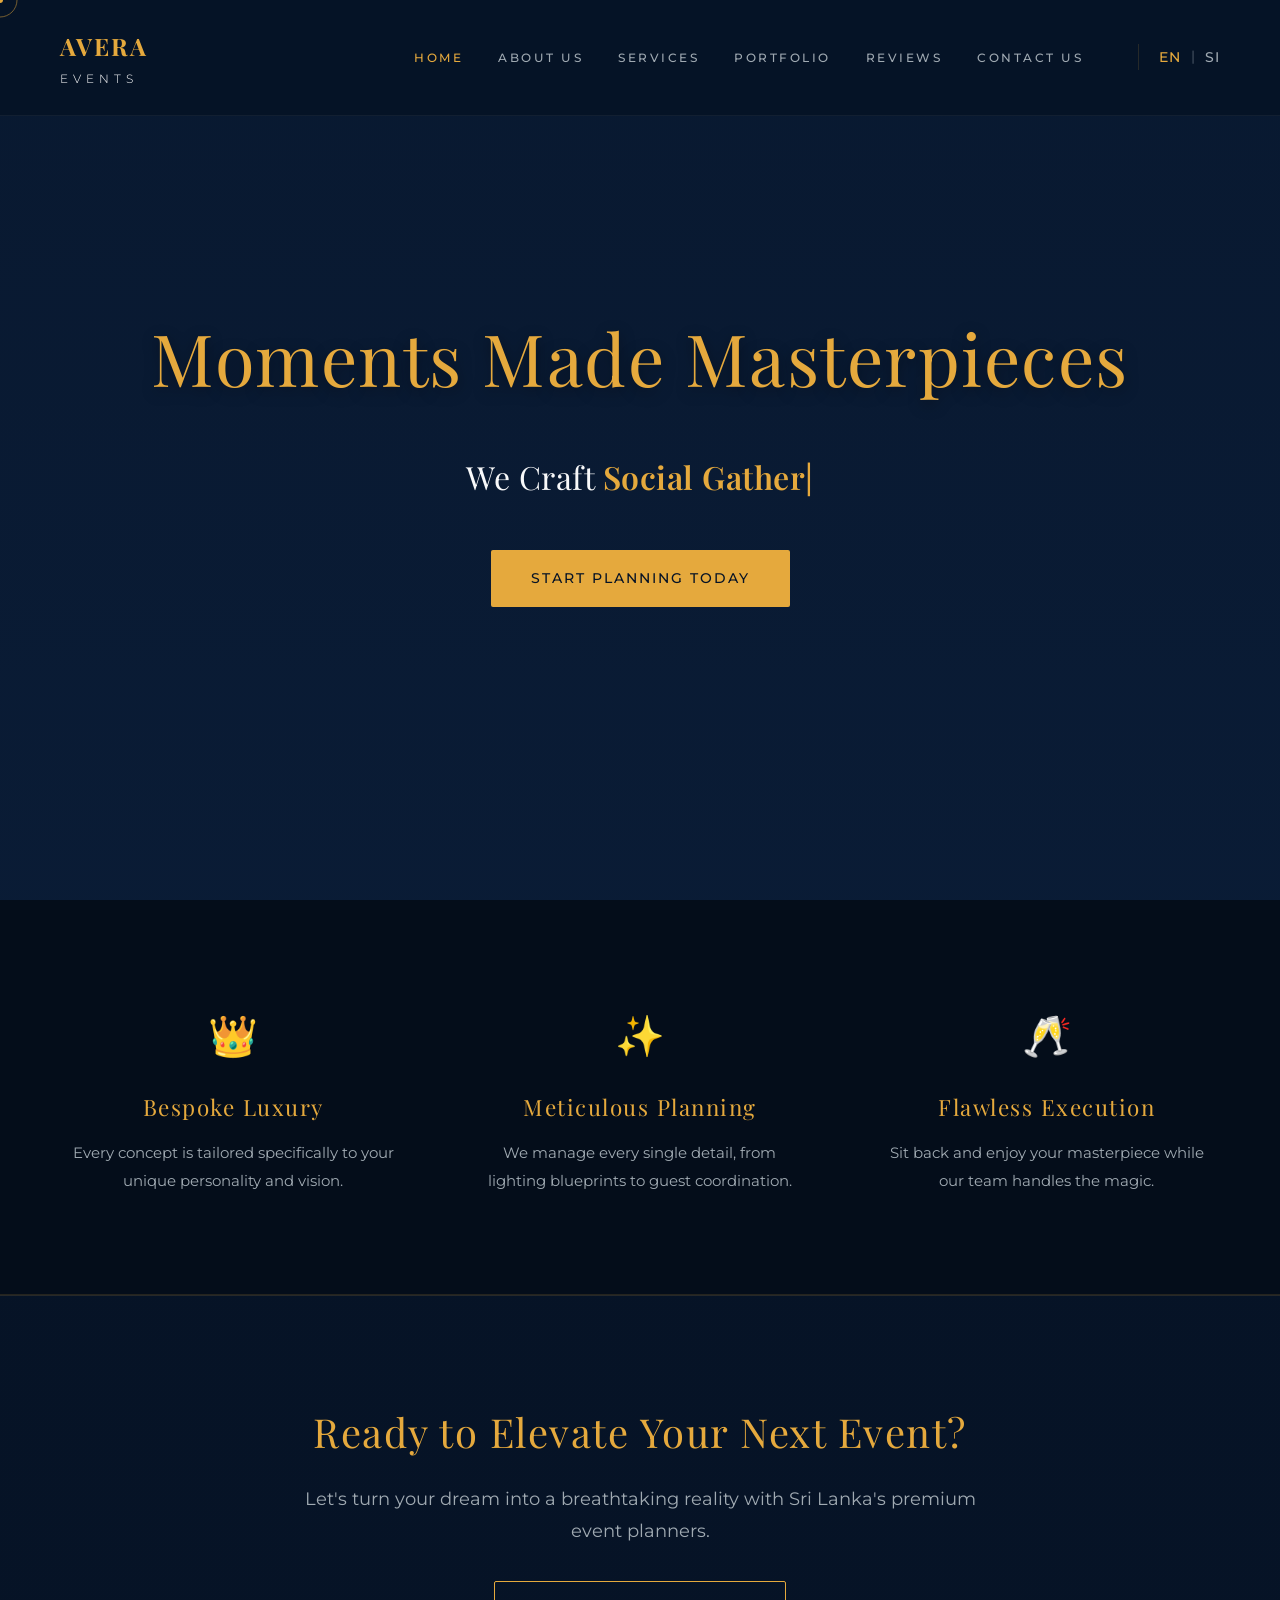
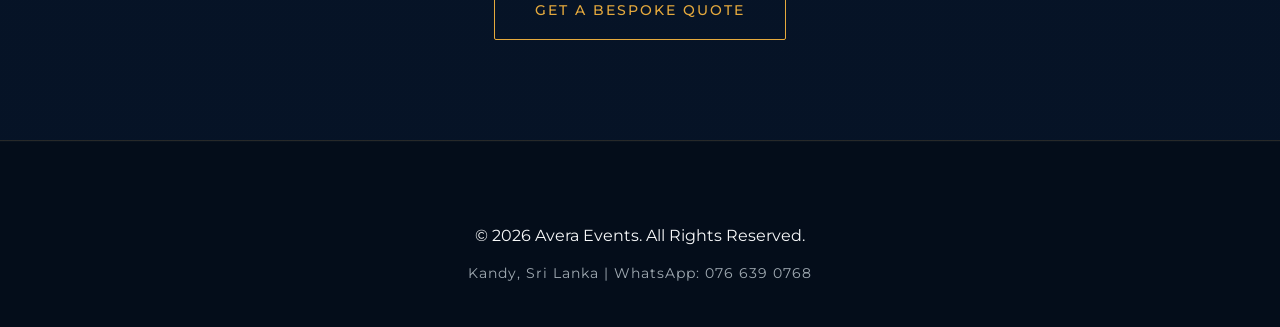
==== index.html @ 82b183fe "Update index.html" ====
<!DOCTYPE html>
<html lang="en">
<head>
    <meta charset="UTF-8">
    <meta name="viewport" content="width=device-width, initial-scale=1.0">
    <title>Luxury Event Planning | Avera Events</title>
    <link rel="icon" type="image/png" href="images/favicon.png">
    <link rel="stylesheet" href="style.css">
    <link rel="stylesheet" href="https://cdnjs.cloudflare.com/ajax/libs/font-awesome/6.4.0/css/all.min.css">
    <link href="https://unpkg.com/aos@2.3.1/dist/aos.css" rel="stylesheet">
    <style>
        .video-hero { height: 100vh; position: relative; overflow: hidden; display: flex; flex-direction: column; justify-content: center; align-items: center; }
        .bg-video { position: absolute; top: 50%; left: 50%; min-width: 100%; min-height: 100%; width: auto; height: auto; transform: translate(-50%, -50%); z-index: 0; object-fit: cover; }
        .hero-overlay { position: absolute; top: 0; left: 0; width: 100%; height: 100%; background: linear-gradient(rgba(10, 28, 54, 0.65), rgba(10, 28, 54, 0.95)); z-index: 1; }
        .hero-content { position: relative; z-index: 2; text-align: center; width: 100%; padding: 0 20px; }
        .hero-content h1 { font-size: 4.5rem; color: var(--accent-gold); text-shadow: 0 4px 15px rgba(0,0,0,0.4); }
        .typing-container { font-size: 2rem; margin: 25px 0 45px 0; font-family: 'Playfair Display', serif; min-height: 45px; letter-spacing: 0.5px; }
        .static-text { color: var(--text-white); } .dynamic-text { color: var(--accent-gold); font-weight: 600; }
        .cursor { color: var(--accent-gold); font-weight: 600; animation: blink 0.8s infinite; }
        @keyframes blink { 0%, 100% { opacity: 1; } 50% { opacity: 0; } }
        .badges-section { background-color: var(--dark-blue-bg); padding: 80px 50px; border-bottom: 1px solid var(--gold-border); }
        .badges-container { display: grid; grid-template-columns: repeat(auto-fit, minmax(280px, 1fr)); gap: 40px; max-width: 1200px; margin: 0 auto; }
        .badge-card { text-align: center; padding: 20px; } .badge-icon { font-size: 2.5rem; margin-bottom: 15px; }
        .badge-card h3 { color: var(--accent-gold); font-size: 1.4rem; margin-bottom: 12px; } .badge-card p { color: var(--text-grey); font-size: 0.95rem; }
        .cta-banner { background: linear-gradient(rgba(6, 19, 38, 0.85), rgba(6, 19, 38, 0.85)), url('images/slide1.jpg') center/cover fixed; padding: 100px 20px; text-align: center; border-top: 1px solid var(--gold-border); border-bottom: 1px solid var(--gold-border); }
        .cta-content h2 { font-size: 2.5rem; color: var(--accent-gold); margin-bottom: 15px; } .cta-content p { color: var(--text-grey); font-size: 1.1rem; margin-bottom: 35px; max-width: 700px; margin-left: auto; margin-right: auto; }
        @media (max-width: 768px) { .hero-content h1 { font-size: 2.3rem; } .typing-container { font-size: 1.1rem; } }
    </style>
</head>
<body>
    <!-- Luxury Preloader -->
    <div id="preloader">
        <img src="images/Avera ල්.png" alt="Avera Loading" class="loader-logo">
    </div>

    <!-- Custom Cursor -->
    <div class="cursor-dot"></div><div class="cursor-outline"></div>

    <header>
        <div class="logo">
            <a href="index.html" class="hover-link" style="color:var(--accent-gold); font-family:'Playfair Display', serif; font-size:24px; font-weight:bold; letter-spacing:2px; text-decoration:none;">
                AVERA<span style="font-size:12px; display:block; letter-spacing:5px; color:#fff; font-family:'Montserrat', sans-serif; font-weight:300;">EVENTS</span>
            </a>
        </div>
        <div class="menu-toggle" id="mobile-menu"><i class="fas fa-bars"></i></div>
        <nav id="nav-menu">
            <ul class="nav-list">
                <li><a href="index.html" class="active hover-link" data-en="Home" data-si="මුල් පිටුව">Home</a></li>
                <li><a href="about.html" class="hover-link" data-en="About Us" data-si="අපි ගැන">About Us</a></li>
                <li><a href="services.html" class="hover-link" data-en="Services" data-si="සේවාවන්">Services</a></li>
                <li><a href="portfolio.html" class="hover-link" data-en="Portfolio" data-si="නිර්මාණ">Portfolio</a></li>
                <li><a href="reviews.html" class="hover-link" data-en="Reviews" data-si="ප්‍රතිචාර">Reviews</a></li>
                <li><a href="contact.html" class="hover-link" data-en="Contact Us" data-si="විමසීම්">Contact Us</a></li>
                <!-- Language Toggle -->
                <div class="lang-toggle">
                    <button class="lang-btn active hover-link" onclick="switchLang('en', this)">EN</button>
                    <span class="lang-sep">|</span>
                    <button class="lang-btn hover-link" onclick="switchLang('si', this)">SI</button>
                </div>
            </ul>
        </nav>
    </header>

    <section class="video-hero">
        <video autoplay loop muted playsinline poster="images/video-poster.jpg" class="bg-video">
            <source src="https://res.cloudinary.com/ord0oppa/video/upload/Timeline_1_v78ufv.mp4" type="video/mp4">
        </video>
        <div class="hero-overlay"></div>
        <div class="hero-content">
            <h1 data-en="Moments Made Masterpieces" data-si="සදාකාලික මතකයන් නිර්මාණය කරමු">Moments Made Masterpieces</h1>
            <div class="typing-container">
                <span class="static-text" data-en="We Craft " data-si="අපි සැලසුම් කරන්නේ ">We Craft </span>
                <span id="typed-text" class="dynamic-text"></span><span class="cursor">|</span>
            </div>
            <a href="contact.html" class="btn-gold hover-link" data-en="Start Planning Today" data-si="ඔබගේ සැලසුම අරඹන්න">Start Planning Today</a>
        </div>
    </section>

    <section class="badges-section">
        <div class="badges-container">
            <div class="badge-card" data-aos="fade-up" data-aos-delay="100"><div class="badge-icon">👑</div><h3 data-en="Bespoke Luxury" data-si="සුවිශේෂී සුඛෝපභෝගීත්වය">Bespoke Luxury</h3><p data-en="Every concept is tailored specifically to your unique personality and vision." data-si="ඔබේ සුවිශේෂී පෞරුෂයට සහ දැක්මට ගැළපෙන පරිදි සෑම සැලසුමක්ම නිර්මාණය කෙරේ.">Every concept is tailored specifically to your unique personality and vision.</p></div>
            <div class="badge-card" data-aos="fade-up" data-aos-delay="300"><div class="badge-icon">✨</div><h3 data-en="Meticulous Planning" data-si="ක්‍රමානුකූල සැලසුම්">Meticulous Planning</h3><p data-en="We manage every single detail, from lighting blueprints to guest coordination." data-si="ආලෝකකරණයේ සිට අමුත්තන් සම්බන්ධීකරණය දක්වා සෑම දෙයක්ම අපි කළමනාකරණය කරමු.">We manage every single detail, from lighting blueprints to guest coordination.</p></div>
            <div class="badge-card" data-aos="fade-up" data-aos-delay="500"><div class="badge-icon">🥂</div><h3 data-en="Flawless Execution" data-si="දෝෂ රහිත ක්‍රියාත්මක කිරීම">Flawless Execution</h3><p data-en="Sit back and enjoy your masterpiece while our team handles the magic." data-si="අපේ කණ්ඩායම මෙහෙයුම් සිදුකරන අතරතුර ඔබ විවේකීව සාදය භුක්ති විඳින්න.">Sit back and enjoy your masterpiece while our team handles the magic.</p></div>
        </div>
    </section>

    <section class="cta-banner">
        <div class="cta-content" data-aos="zoom-in">
            <h2 data-en="Ready to Elevate Your Next Event?" data-si="ඔබගේ මීළඟ සාදය සඳහා ඔබ සූදානම්ද?">Ready to Elevate Your Next Event?</h2>
            <p data-en="Let's turn your dream into a breathtaking reality with Sri Lanka's premium event planners." data-si="ශ්‍රී ලංකාවේ ප්‍රමුඛතම සිදුවීම් සැලසුම්කරුවන් සමඟින් ඔබේ සිහිනය යථාර්ථයක් කරමු.">Let's turn your dream into a breathtaking reality with Sri Lanka's premium event planners.</p>
            <a href="contact.html" class="btn-gold-outline hover-link" data-en="Get a Bespoke Quote" data-si="මිල ගණන් ලබාගන්න">Get a Bespoke Quote</a>
        </div>
    </section>

    <footer>
        <p>&copy; 2026 Avera Events. All Rights Reserved.</p>
        <p style="font-size: 0.9rem; color: var(--text-grey); margin-top: 10px; letter-spacing: 1px;">Kandy, Sri Lanka | WhatsApp: 076 639 0768</p>
    </footer>

    <script src="https://unpkg.com/aos@2.3.1/dist/aos.js"></script>
    <script>
        AOS.init({ duration: 1000, once: true });
        
        // Remove Preloader
        window.addEventListener('load', function() { setTimeout(function() { document.body.classList.add('loaded'); }, 1500); });

        // Cursor & Menu Logic
        const cursorDot = document.querySelector('.cursor-dot'); const cursorOutline = document.querySelector('.cursor-outline');
        if (window.innerWidth > 992 && cursorDot && cursorOutline) { window.addEventListener('mousemove', (e) => { cursorDot.style.left = `${e.clientX}px`; cursorDot.style.top = `${e.clientY}px`; setTimeout(() => { cursorOutline.style.left = `${e.clientX}px`; cursorOutline.style.top = `${e.clientY}px`; }, 50); }); document.querySelectorAll('a, button, .hover-link').forEach(el => { el.addEventListener('mouseenter', () => { cursorOutline.style.width = '60px'; cursorOutline.style.height = '60px'; cursorOutline.style.backgroundColor = 'rgba(229, 169, 61, 0.1)'; }); el.addEventListener('mouseleave', () => { cursorOutline.style.width = '35px'; cursorOutline.style.height = '35px'; cursorOutline.style.backgroundColor = 'transparent'; }); }); }

        const mobileMenu = document.getElementById('mobile-menu'); const navMenu = document.getElementById('nav-menu'); const menuIcon = mobileMenu.querySelector('i');
        if(mobileMenu && navMenu) { mobileMenu.addEventListener('click', () => { navMenu.classList.toggle('active'); document.body.classList.toggle('no-scroll'); if(navMenu.classList.contains('active')) { menuIcon.classList.remove('fa-bars'); menuIcon.classList.add('fa-times'); } else { menuIcon.classList.remove('fa-times'); menuIcon.classList.add('fa-bars'); } }); }

        // Language Translator Script
        function switchLang(lang, btn) {
            document.querySelectorAll('.lang-btn').forEach(b => b.classList.remove('active'));
            btn.classList.add('active');
            
            document.querySelectorAll('[data-en]').forEach(el => {
                if(lang === 'si' && el.getAttribute('data-si')) {
                    el.innerHTML = el.getAttribute('data-si');
                    document.body.style.fontFamily = "'Montserrat', 'Iskoola Pota', sans-serif";
                } else {
                    el.innerHTML = el.getAttribute('data-en');
                    document.body.style.fontFamily = "'Montserrat', sans-serif";
                }
            });
        }

        // Typewriter 
        const words = ["Social Gatherings.", "Corporate Events.", "Virtual Integrations."];
        let wordIndex = 0, charIndex = 0, isDeleting = false;
        const typedTextSpan = document.getElementById("typed-text");
        function typeEffect() {
            const currentWord = words[wordIndex];
            if (isDeleting) { typedTextSpan.textContent = currentWord.substring(0, charIndex - 1); charIndex--; } 
            else { typedTextSpan.textContent = currentWord.substring(0, charIndex + 1); charIndex++; }
            let typeSpeed = isDeleting ? 50 : 100;
            if (!isDeleting && charIndex === currentWord.length) { typeSpeed = 2500; isDeleting = true; } 
            else if (isDeleting && charIndex === 0) { isDeleting = false; wordIndex = (wordIndex + 1) % words.length; typeSpeed = 400; }
            setTimeout(typeEffect, typeSpeed);
        }
        document.addEventListener("DOMContentLoaded", function() { if(words.length) setTimeout(typeEffect, 1000); });
    </script>
</body>
</html>
---- style.css ----
/* ==========================================================================
   Avera Events - Master Stylesheet (Modern Luxury Theme)
   ========================================================================== */
@import url('https://fonts.googleapis.com/css2?family=Montserrat:wght@300;400;500;600&family=Playfair+Display:ital,wght@0,400;0,600;1,400&display=swap');

:root { 
    --primary-blue: #061326; 
    --dark-blue-bg: #040D1A;
    --accent-gold: #E5A93D; 
    --text-white: #F8F9FA; 
    --text-grey: #A0AAB2; 
    --card-bg: rgba(255, 255, 255, 0.02);
    --gold-border: rgba(229, 169, 61, 0.15); 
}

* { margin: 0; padding: 0; box-sizing: border-box; }
html { scroll-behavior: smooth; }

body { 
    font-family: 'Montserrat', sans-serif; 
    background-color: var(--primary-blue); 
    color: var(--text-white); 
    line-height: 1.8; 
    overflow-x: hidden;
}

h1, h2, h3, h4 { font-family: 'Playfair Display', serif; font-weight: 400; letter-spacing: 1.5px; }

/* ================== Preloader ================== */
#preloader {
    position: fixed; top: 0; left: 0; width: 100%; height: 100%;
    background: var(--dark-blue-bg); z-index: 9999;
    display: flex; justify-content: center; align-items: center;
    transition: opacity 0.8s ease, visibility 0.8s ease;
}
.loader-logo {
    width: 180px;
    animation: pulseLogo 2s infinite ease-in-out;
}
@keyframes pulseLogo {
    0% { transform: scale(0.95); opacity: 0.7; filter: drop-shadow(0 0 10px rgba(229, 169, 61, 0.2)); }
    50% { transform: scale(1.05); opacity: 1; filter: drop-shadow(0 0 30px rgba(229, 169, 61, 0.6)); }
    100% { transform: scale(0.95); opacity: 0.7; filter: drop-shadow(0 0 10px rgba(229, 169, 61, 0.2)); }
}
body.loaded #preloader { opacity: 0; visibility: hidden; }

/* ================== Custom Luxury Cursor ================== */
@media (min-width: 993px) {
    body, a, button, input, textarea, select { cursor: none; }
    .cursor-dot, .cursor-outline { position: fixed; top: 0; left: 0; transform: translate(-50%, -50%); border-radius: 50%; z-index: 9998; pointer-events: none; }
    .cursor-dot { width: 6px; height: 6px; background-color: var(--accent-gold); }
    .cursor-outline { width: 35px; height: 35px; border: 1px solid rgba(229, 169, 61, 0.5); transition: width 0.2s ease-out, height 0.2s ease-out, background-color 0.2s ease-out; }
}

/* ================== Navbar & Mobile Menu ================== */
header { 
    background-color: rgba(6, 19, 38, 0.90); padding: 25px 60px; 
    display: flex; justify-content: space-between; align-items: center; 
    position: fixed; width: 100%; top: 0; z-index: 2000; 
    border-bottom: 1px solid rgba(255,255,255,0.05); backdrop-filter: blur(15px);
}
nav ul { list-style: none; display: flex; gap: 35px; align-items: center; }
nav ul li a { color: var(--text-grey); text-decoration: none; font-size: 12px; text-transform: uppercase; letter-spacing: 2.5px; transition: color 0.4s ease; font-weight: 500; }
nav ul li a:hover, nav ul li a.active { color: var(--accent-gold); }

/* ================== Language Toggle ================== */
.lang-toggle { display: flex; gap: 10px; align-items: center; margin-left: 20px; border-left: 1px solid var(--gold-border); padding-left: 20px; }
.lang-btn { background: none; border: none; color: var(--text-grey); font-family: 'Montserrat', sans-serif; font-size: 0.85rem; font-weight: 500; cursor: pointer; transition: color 0.3s; letter-spacing: 1px; }
.lang-btn.active, .lang-btn:hover { color: var(--accent-gold); }
.lang-sep { color: var(--text-grey); font-size: 0.9rem; opacity: 0.5; }

.menu-toggle { display: none; color: var(--accent-gold); font-size: 1.8rem; cursor: pointer; z-index: 2001; }

@media (max-width: 992px) { 
    header { padding: 20px 30px; } .menu-toggle { display: block; }
    nav { position: fixed; top: 0; right: -100%; width: 100%; height: 100vh; background: rgba(4, 13, 26, 0.98); backdrop-filter: blur(20px); display: flex; flex-direction: column; justify-content: center; align-items: center; transition: right 0.6s cubic-bezier(0.25, 1, 0.5, 1); z-index: 2000; }
    nav.active { right: 0; } nav ul { flex-direction: column; text-align: center; gap: 40px; } nav ul li a { font-size: 1.2rem; }
    .lang-toggle { margin-left: 0; border-left: none; padding-left: 0; margin-top: 20px; }
    body.no-scroll { overflow: hidden; }
}

/* ================== Global Buttons & Layout ================== */
.btn-gold { background: var(--accent-gold); color: var(--primary-blue); padding: 16px 40px; text-decoration: none; font-weight: 500; border-radius: 2px; text-transform: uppercase; letter-spacing: 2px; transition: all 0.5s ease; display: inline-block; border: none; font-size: 0.85rem; }
.btn-gold:hover { transform: translateY(-5px); box-shadow: 0 15px 30px rgba(229, 169, 61, 0.2); background: #fff; color: var(--accent-gold); }
.btn-gold-outline { background: transparent; color: var(--accent-gold); border: 1px solid var(--accent-gold); padding: 16px 40px; text-decoration: none; font-weight: 500; border-radius: 2px; text-transform: uppercase; letter-spacing: 2px; transition: all 0.5s ease; display: inline-block; font-size: 0.85rem; }
.btn-gold-outline:hover { background: var(--accent-gold); color: var(--primary-blue); }

.section-padding { padding: 140px 50px; text-align: center; }
.section-title { font-size: 3rem; color: var(--accent-gold); margin-bottom: 25px; font-style: italic; }
.section-title::after { content: ''; display: block; width: 40px; height: 1px; background: var(--accent-gold); margin: 25px auto 0; }

/* ================== Interactive Timeline ================== */
.timeline { position: relative; max-width: 1000px; margin: 60px auto 0; padding: 40px 0; }
.timeline::after { content: ''; position: absolute; width: 2px; background: var(--gold-border); top: 0; bottom: 0; left: 50%; margin-left: -1px; }
.timeline-item { padding: 10px 50px; position: relative; width: 50%; }
.timeline-item::after { content: ''; position: absolute; width: 20px; height: 20px; right: -11px; background-color: var(--primary-blue); border: 4px solid var(--accent-gold); top: 50%; transform: translateY(-50%); border-radius: 50%; z-index: 1; transition: all 0.4s ease; }
.timeline-item:hover::after { background-color: var(--accent-gold); box-shadow: 0 0 20px var(--accent-gold); transform: translateY(-50%) scale(1.2); }
.timeline-left { left: 0; text-align: right; }
.timeline-right { left: 50%; text-align: left; }
.timeline-right::after { left: -11px; }
.timeline-content { padding: 40px; background: var(--card-bg); position: relative; border-radius: 2px; border: 1px solid var(--gold-border); transition: transform 0.4s ease, border-color 0.4s ease; }
.timeline-content:hover { transform: translateY(-5px); border-color: var(--accent-gold); background: rgba(255,255,255,0.04); }
.timeline-content h3 { color: var(--accent-gold); font-size: 1.5rem; margin-bottom: 10px; font-style: italic; }
.timeline-content span.step { position: absolute; top: -20px; left: 40px; background: var(--accent-gold); color: var(--primary-blue); padding: 5px 15px; font-weight: 600; font-size: 0.8rem; letter-spacing: 2px; }
.timeline-left .timeline-content span.step { left: auto; right: 40px; }
.timeline-content p { color: var(--text-grey); font-size: 0.95rem; }

@media screen and (max-width: 768px) {
    .timeline::after { left: 31px; }
    .timeline-item { width: 100%; padding-left: 80px; padding-right: 0px; text-align: left; }
    .timeline-item::after { left: 21px; }
    .timeline-right { left: 0; }
    .timeline-left .timeline-content span.step { right: auto; left: 40px; }
}

footer { background-color: var(--dark-blue-bg); padding: 80px 20px 40px; text-align: center; border-top: 1px solid rgba(255,255,255,0.02); }
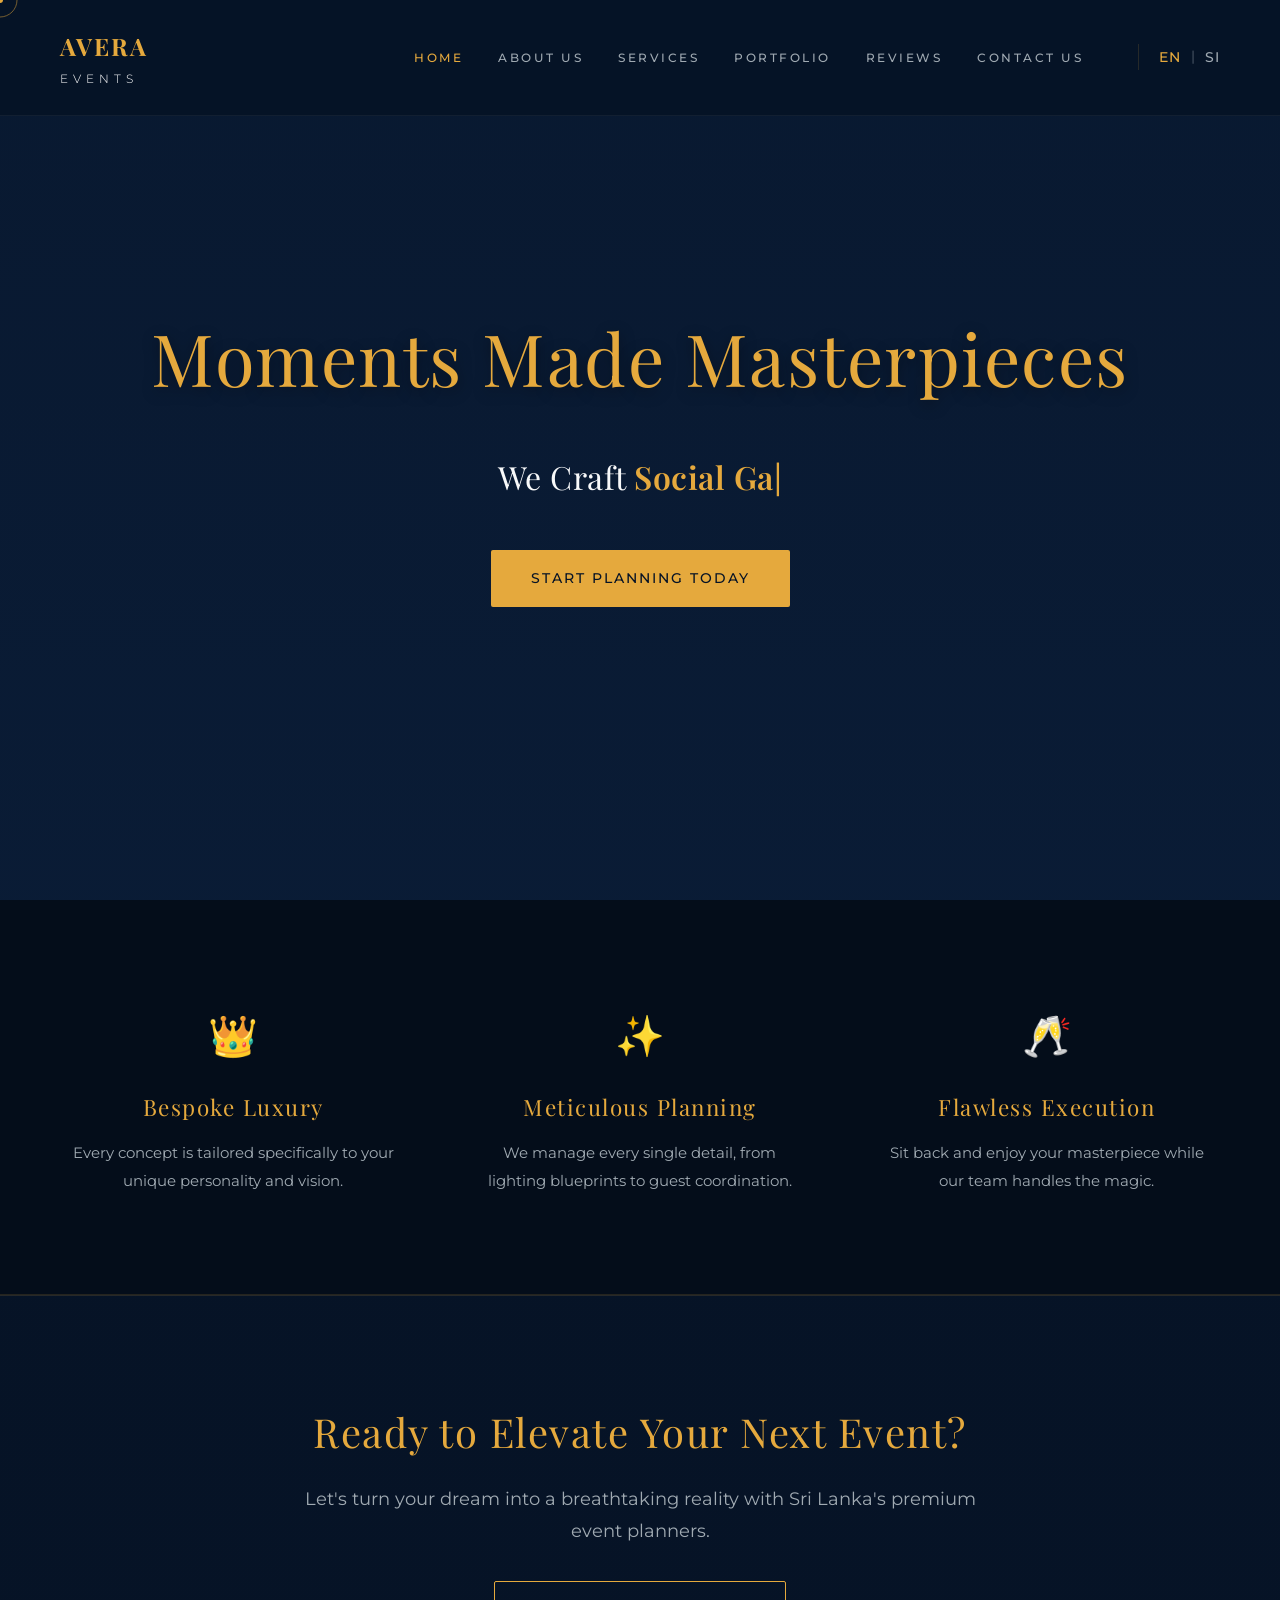
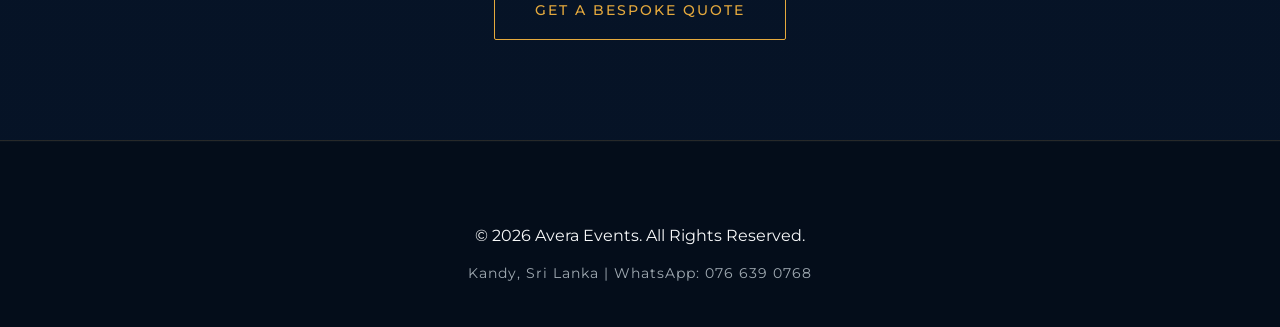
==== commit c93964fe: "Update index.html" ====
--- a/index.html
+++ b/index.html
@@ -4,7 +4,7 @@
     <meta charset="UTF-8">
     <meta name="viewport" content="width=device-width, initial-scale=1.0">
     <title>Luxury Event Planning | Avera Events</title>
-    <link rel="icon" type="image/png" href="images/favicon.png">
+    <link rel="icon" type="image/png" href="favicon.png">
     <link rel="stylesheet" href="style.css">
     <link rel="stylesheet" href="https://cdnjs.cloudflare.com/ajax/libs/font-awesome/6.4.0/css/all.min.css">
     <link href="https://unpkg.com/aos@2.3.1/dist/aos.css" rel="stylesheet">
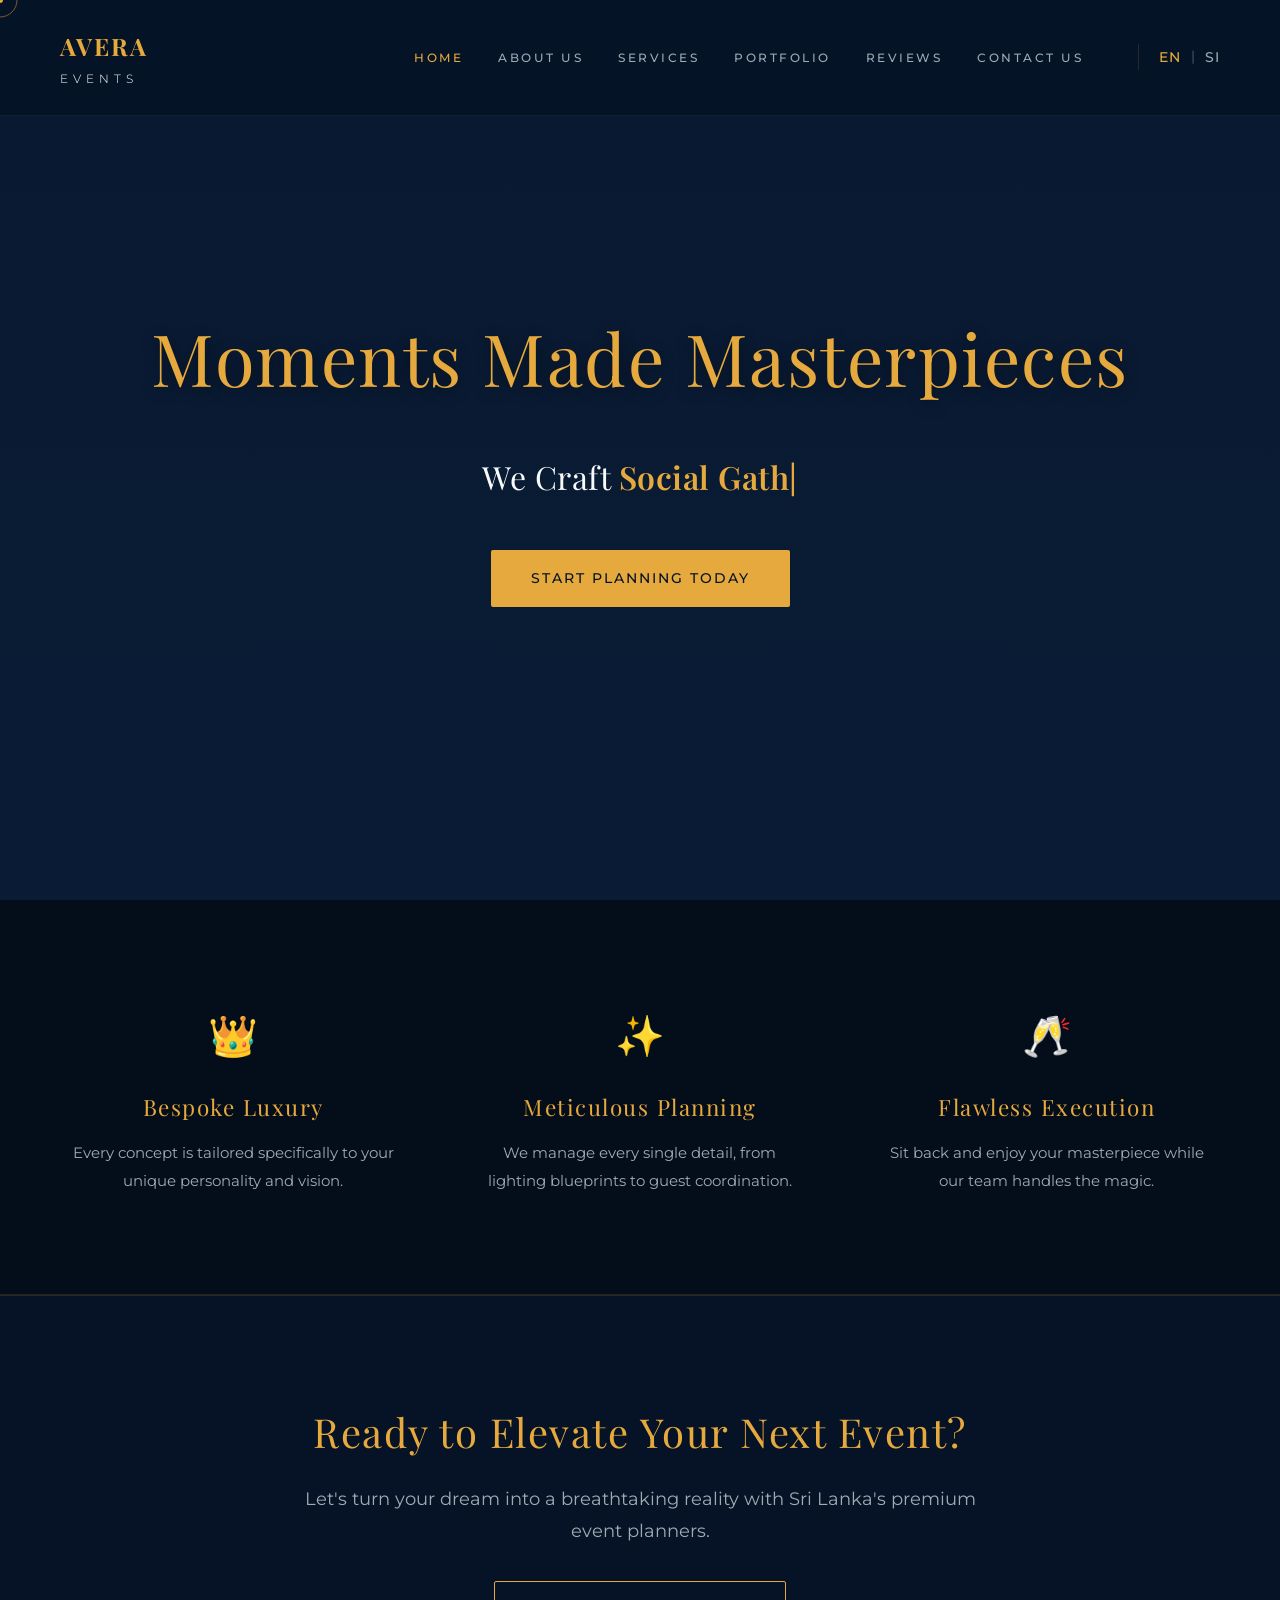
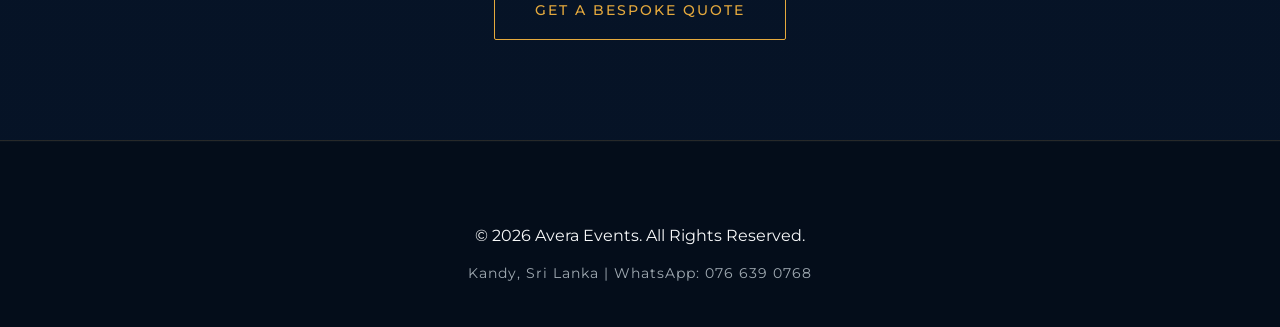
==== commit ef0b421c: "Update index.html" ====
--- a/index.html
+++ b/index.html
@@ -30,7 +30,7 @@
 <body>
     <!-- Luxury Preloader -->
     <div id="preloader">
-        <img src="images/Avera ල්.png" alt="Avera Loading" class="loader-logo">
+        <img src="Avera ල්.png" alt="Avera Loading" class="loader-logo">
     </div>
 
     <!-- Custom Cursor -->
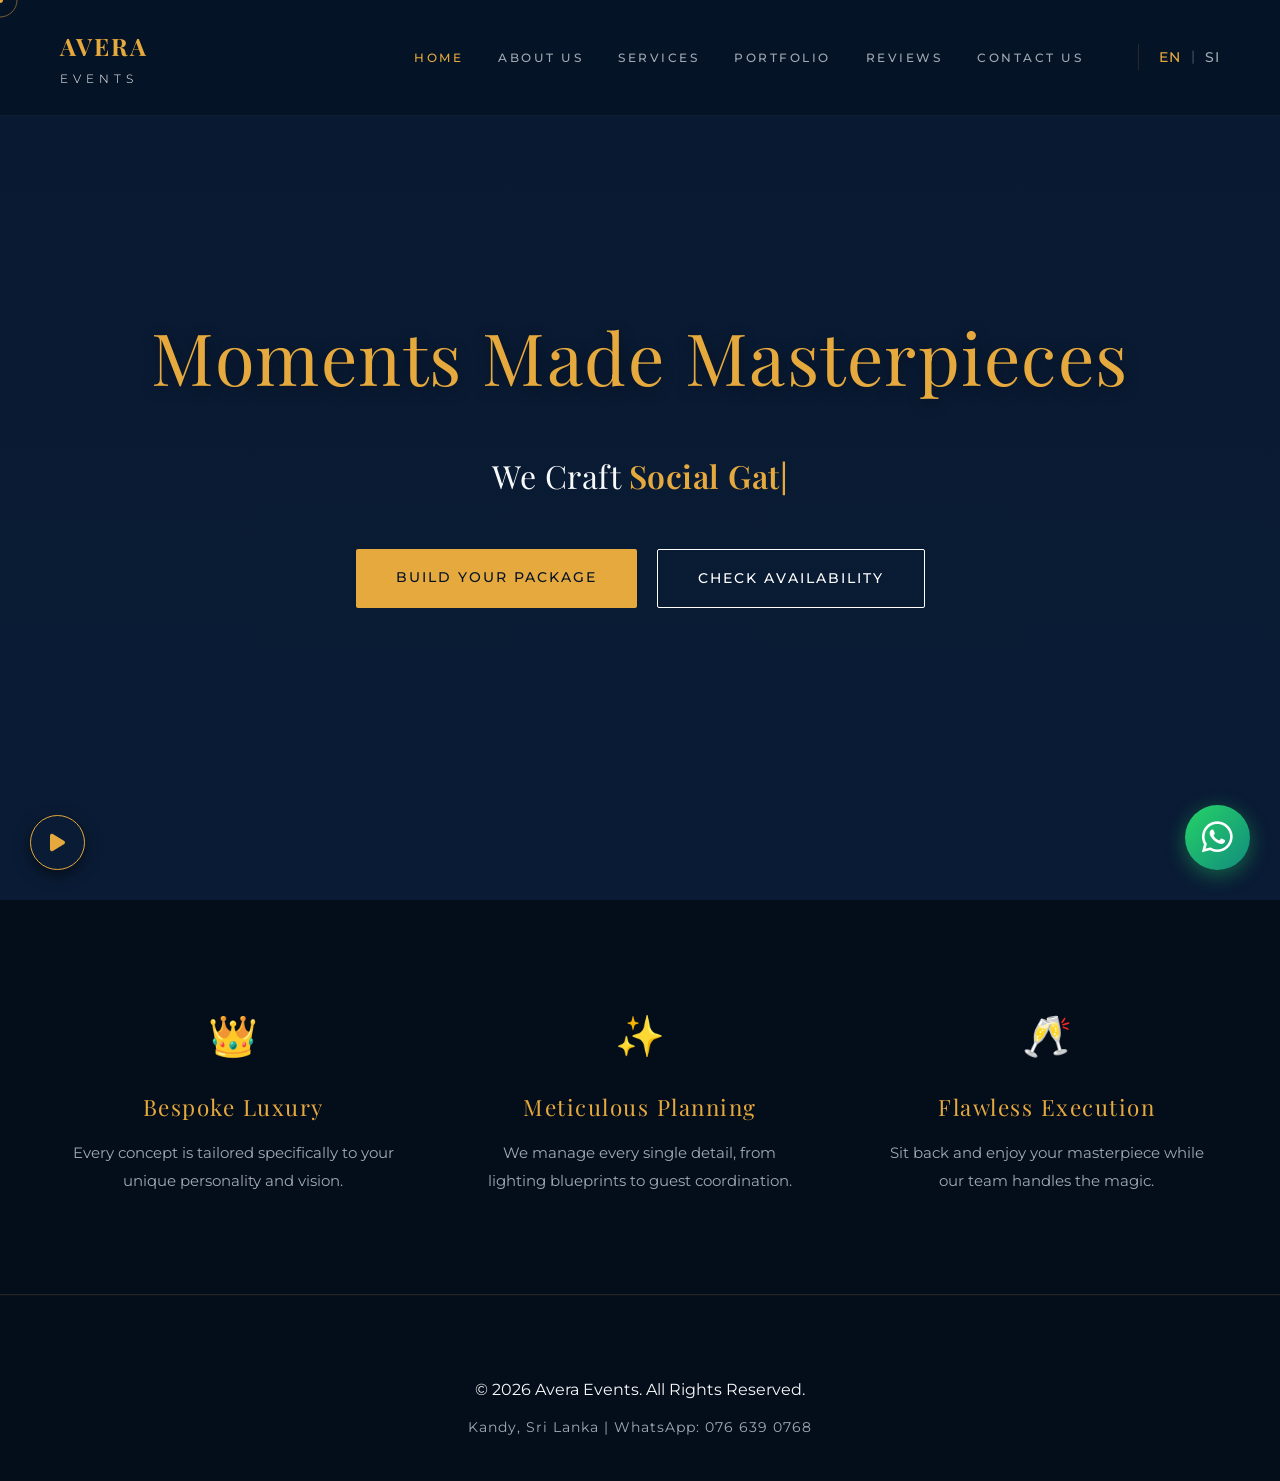
==== commit 91bb3bd9: "Update index.html" ====
--- a/index.html
+++ b/index.html
@@ -4,7 +4,7 @@
     <meta charset="UTF-8">
     <meta name="viewport" content="width=device-width, initial-scale=1.0">
     <title>Luxury Event Planning | Avera Events</title>
-    <link rel="icon" type="image/png" href="favicon.png">
+    <link rel="icon" type="image/png" href="images/favicon.png">
     <link rel="stylesheet" href="style.css">
     <link rel="stylesheet" href="https://cdnjs.cloudflare.com/ajax/libs/font-awesome/6.4.0/css/all.min.css">
     <link href="https://unpkg.com/aos@2.3.1/dist/aos.css" rel="stylesheet">
@@ -18,30 +18,51 @@
         .static-text { color: var(--text-white); } .dynamic-text { color: var(--accent-gold); font-weight: 600; }
         .cursor { color: var(--accent-gold); font-weight: 600; animation: blink 0.8s infinite; }
         @keyframes blink { 0%, 100% { opacity: 1; } 50% { opacity: 0; } }
+        
+        .action-buttons { display: flex; gap: 20px; justify-content: center; margin-top: 30px; }
+        
         .badges-section { background-color: var(--dark-blue-bg); padding: 80px 50px; border-bottom: 1px solid var(--gold-border); }
         .badges-container { display: grid; grid-template-columns: repeat(auto-fit, minmax(280px, 1fr)); gap: 40px; max-width: 1200px; margin: 0 auto; }
         .badge-card { text-align: center; padding: 20px; } .badge-icon { font-size: 2.5rem; margin-bottom: 15px; }
         .badge-card h3 { color: var(--accent-gold); font-size: 1.4rem; margin-bottom: 12px; } .badge-card p { color: var(--text-grey); font-size: 0.95rem; }
         .cta-banner { background: linear-gradient(rgba(6, 19, 38, 0.85), rgba(6, 19, 38, 0.85)), url('images/slide1.jpg') center/cover fixed; padding: 100px 20px; text-align: center; border-top: 1px solid var(--gold-border); border-bottom: 1px solid var(--gold-border); }
         .cta-content h2 { font-size: 2.5rem; color: var(--accent-gold); margin-bottom: 15px; } .cta-content p { color: var(--text-grey); font-size: 1.1rem; margin-bottom: 35px; max-width: 700px; margin-left: auto; margin-right: auto; }
-        @media (max-width: 768px) { .hero-content h1 { font-size: 2.3rem; } .typing-container { font-size: 1.1rem; } }
+        @media (max-width: 768px) { .hero-content h1 { font-size: 2.3rem; } .typing-container { font-size: 1.1rem; } .action-buttons { flex-direction: column; } }
     </style>
 </head>
 <body>
-    <!-- Luxury Preloader -->
-    <div id="preloader">
-        <img src="Avera ල්.png" alt="Avera Loading" class="loader-logo">
+    <div id="preloader"><img src="images/Avera ල්.png" alt="Avera Loading" class="loader-logo"></div>
+    <div class="cursor-dot"></div><div class="cursor-outline"></div>
+
+    <!-- Music Player -->
+    <div class="music-player">
+        <!-- Replaced with a beautiful cinematic royalty-free track -->
+        <audio id="bg-music" loop>
+            <source src="https://assets.mixkit.co/music/preview/mixkit-beautiful-dream-493.mp3" type="audio/mpeg">
+        </audio>
+        <button id="music-toggle" class="music-btn hover-link" onclick="toggleMusic()" title="Play Luxury Ambient Music">
+            <i class="fas fa-play"></i>
+        </button>
     </div>
 
-    <!-- Custom Cursor -->
-    <div class="cursor-dot"></div><div class="cursor-outline"></div>
+    <!-- Advanced WhatsApp Widget -->
+    <div class="wa-widget-container">
+        <div class="wa-widget-chat" id="wa-chat">
+            <div class="wa-header">
+                <img src="https://res.cloudinary.com/ord0oppa/image/upload/v1783399029/WhatsApp_Image_2026-07-07_at_09.44.45_jn5zst.jpg" alt="Pasindu Fonseka">
+                <div><h4>Pasindu Fonseka</h4><p>Typically replies instantly</p></div>
+                <i class="fas fa-times wa-close hover-link" onclick="toggleWa()"></i>
+            </div>
+            <div class="wa-body">
+                <div class="wa-message">Hi there! 👋<br>Looking to plan an unforgettable surprise or event? Let me know how I can help!</div>
+                <a href="https://wa.me/94766390768?text=Hi%20Avera%20Events,%20I%20want%20to%20plan%20a%20surprise!" target="_blank" class="btn-gold hover-link" style="width: 100%; text-align: center; padding: 12px;">Start Chat</a>
+            </div>
+        </div>
+        <button class="wa-float-btn hover-link" onclick="toggleWa()"><i class="fab fa-whatsapp"></i></button>
+    </div>
 
     <header>
-        <div class="logo">
-            <a href="index.html" class="hover-link" style="color:var(--accent-gold); font-family:'Playfair Display', serif; font-size:24px; font-weight:bold; letter-spacing:2px; text-decoration:none;">
-                AVERA<span style="font-size:12px; display:block; letter-spacing:5px; color:#fff; font-family:'Montserrat', sans-serif; font-weight:300;">EVENTS</span>
-            </a>
-        </div>
+        <div class="logo"><a href="index.html" class="hover-link" style="color:var(--accent-gold); font-family:'Playfair Display', serif; font-size:24px; font-weight:bold; letter-spacing:2px; text-decoration:none;">AVERA<span style="font-size:12px; display:block; letter-spacing:5px; color:#fff; font-family:'Montserrat', sans-serif; font-weight:300;">EVENTS</span></a></div>
         <div class="menu-toggle" id="mobile-menu"><i class="fas fa-bars"></i></div>
         <nav id="nav-menu">
             <ul class="nav-list">
@@ -51,12 +72,7 @@
                 <li><a href="portfolio.html" class="hover-link" data-en="Portfolio" data-si="නිර්මාණ">Portfolio</a></li>
                 <li><a href="reviews.html" class="hover-link" data-en="Reviews" data-si="ප්‍රතිචාර">Reviews</a></li>
                 <li><a href="contact.html" class="hover-link" data-en="Contact Us" data-si="විමසීම්">Contact Us</a></li>
-                <!-- Language Toggle -->
-                <div class="lang-toggle">
-                    <button class="lang-btn active hover-link" onclick="switchLang('en', this)">EN</button>
-                    <span class="lang-sep">|</span>
-                    <button class="lang-btn hover-link" onclick="switchLang('si', this)">SI</button>
-                </div>
+                <div class="lang-toggle"><button class="lang-btn active hover-link" onclick="switchLang('en', this)">EN</button><span class="lang-sep">|</span><button class="lang-btn hover-link" onclick="switchLang('si', this)">SI</button></div>
             </ul>
         </nav>
     </header>
@@ -72,23 +88,23 @@
                 <span class="static-text" data-en="We Craft " data-si="අපි සැලසුම් කරන්නේ ">We Craft </span>
                 <span id="typed-text" class="dynamic-text"></span><span class="cursor">|</span>
             </div>
-            <a href="contact.html" class="btn-gold hover-link" data-en="Start Planning Today" data-si="ඔබගේ සැලසුම අරඹන්න">Start Planning Today</a>
+            
+            <!-- NEW Specialized Buttons -->
+            <div class="action-buttons" data-aos="fade-up" data-aos-delay="300">
+                <a href="contact.html#quote-builder" class="btn-gold hover-link" data-en="Build Your Package" data-si="පැකේජය සකසන්න">Build Your Package</a>
+                <a href="contact.html#availability-calendar" class="btn-gold-outline hover-link" style="border-color: #fff; color: #fff;" data-en="Check Availability" data-si="දින පරීක්ෂා කරන්න">Check Availability</a>
+            </div>
+
         </div>
     </section>
 
+    <!-- (Rest of the index.html sections stay the same as before) -->
+    <!-- Badges Section & CTA Banner -->
     <section class="badges-section">
         <div class="badges-container">
             <div class="badge-card" data-aos="fade-up" data-aos-delay="100"><div class="badge-icon">👑</div><h3 data-en="Bespoke Luxury" data-si="සුවිශේෂී සුඛෝපභෝගීත්වය">Bespoke Luxury</h3><p data-en="Every concept is tailored specifically to your unique personality and vision." data-si="ඔබේ සුවිශේෂී පෞරුෂයට සහ දැක්මට ගැළපෙන පරිදි සෑම සැලසුමක්ම නිර්මාණය කෙරේ.">Every concept is tailored specifically to your unique personality and vision.</p></div>
             <div class="badge-card" data-aos="fade-up" data-aos-delay="300"><div class="badge-icon">✨</div><h3 data-en="Meticulous Planning" data-si="ක්‍රමානුකූල සැලසුම්">Meticulous Planning</h3><p data-en="We manage every single detail, from lighting blueprints to guest coordination." data-si="ආලෝකකරණයේ සිට අමුත්තන් සම්බන්ධීකරණය දක්වා සෑම දෙයක්ම අපි කළමනාකරණය කරමු.">We manage every single detail, from lighting blueprints to guest coordination.</p></div>
             <div class="badge-card" data-aos="fade-up" data-aos-delay="500"><div class="badge-icon">🥂</div><h3 data-en="Flawless Execution" data-si="දෝෂ රහිත ක්‍රියාත්මක කිරීම">Flawless Execution</h3><p data-en="Sit back and enjoy your masterpiece while our team handles the magic." data-si="අපේ කණ්ඩායම මෙහෙයුම් සිදුකරන අතරතුර ඔබ විවේකීව සාදය භුක්ති විඳින්න.">Sit back and enjoy your masterpiece while our team handles the magic.</p></div>
-        </div>
-    </section>
-
-    <section class="cta-banner">
-        <div class="cta-content" data-aos="zoom-in">
-            <h2 data-en="Ready to Elevate Your Next Event?" data-si="ඔබගේ මීළඟ සාදය සඳහා ඔබ සූදානම්ද?">Ready to Elevate Your Next Event?</h2>
-            <p data-en="Let's turn your dream into a breathtaking reality with Sri Lanka's premium event planners." data-si="ශ්‍රී ලංකාවේ ප්‍රමුඛතම සිදුවීම් සැලසුම්කරුවන් සමඟින් ඔබේ සිහිනය යථාර්ථයක් කරමු.">Let's turn your dream into a breathtaking reality with Sri Lanka's premium event planners.</p>
-            <a href="contact.html" class="btn-gold-outline hover-link" data-en="Get a Bespoke Quote" data-si="මිල ගණන් ලබාගන්න">Get a Bespoke Quote</a>
         </div>
     </section>
 
@@ -100,9 +116,31 @@
     <script src="https://unpkg.com/aos@2.3.1/dist/aos.js"></script>
     <script>
         AOS.init({ duration: 1000, once: true });
-        
-        // Remove Preloader
         window.addEventListener('load', function() { setTimeout(function() { document.body.classList.add('loaded'); }, 1500); });
+
+        // WhatsApp Toggle Logic
+        function toggleWa() {
+            document.getElementById('wa-chat').classList.toggle('active');
+        }
+
+        // Music Player Logic
+        function toggleMusic() {
+            const music = document.getElementById("bg-music");
+            const btn = document.getElementById("music-toggle");
+            const icon = btn.querySelector("i");
+            
+            if (music.paused) {
+                music.play();
+                btn.classList.add("playing");
+                icon.classList.remove("fa-play");
+                icon.classList.add("fa-pause");
+            } else {
+                music.pause();
+                btn.classList.remove("playing");
+                icon.classList.remove("fa-pause");
+                icon.classList.add("fa-play");
+            }
+        }
 
         // Cursor & Menu Logic
         const cursorDot = document.querySelector('.cursor-dot'); const cursorOutline = document.querySelector('.cursor-outline');
@@ -111,23 +149,14 @@
         const mobileMenu = document.getElementById('mobile-menu'); const navMenu = document.getElementById('nav-menu'); const menuIcon = mobileMenu.querySelector('i');
         if(mobileMenu && navMenu) { mobileMenu.addEventListener('click', () => { navMenu.classList.toggle('active'); document.body.classList.toggle('no-scroll'); if(navMenu.classList.contains('active')) { menuIcon.classList.remove('fa-bars'); menuIcon.classList.add('fa-times'); } else { menuIcon.classList.remove('fa-times'); menuIcon.classList.add('fa-bars'); } }); }
 
-        // Language Translator Script
         function switchLang(lang, btn) {
-            document.querySelectorAll('.lang-btn').forEach(b => b.classList.remove('active'));
-            btn.classList.add('active');
-            
+            document.querySelectorAll('.lang-btn').forEach(b => b.classList.remove('active')); btn.classList.add('active');
             document.querySelectorAll('[data-en]').forEach(el => {
-                if(lang === 'si' && el.getAttribute('data-si')) {
-                    el.innerHTML = el.getAttribute('data-si');
-                    document.body.style.fontFamily = "'Montserrat', 'Iskoola Pota', sans-serif";
-                } else {
-                    el.innerHTML = el.getAttribute('data-en');
-                    document.body.style.fontFamily = "'Montserrat', sans-serif";
-                }
+                if(lang === 'si' && el.getAttribute('data-si')) { el.innerHTML = el.getAttribute('data-si'); document.body.style.fontFamily = "'Montserrat', 'Iskoola Pota', sans-serif"; } 
+                else { el.innerHTML = el.getAttribute('data-en'); document.body.style.fontFamily = "'Montserrat', sans-serif"; }
             });
         }
 
-        // Typewriter 
         const words = ["Social Gatherings.", "Corporate Events.", "Virtual Integrations."];
         let wordIndex = 0, charIndex = 0, isDeleting = false;
         const typedTextSpan = document.getElementById("typed-text");
--- a/style.css
+++ b/style.css
@@ -17,34 +17,19 @@
 html { scroll-behavior: smooth; }
 
 body { 
-    font-family: 'Montserrat', sans-serif; 
-    background-color: var(--primary-blue); 
-    color: var(--text-white); 
-    line-height: 1.8; 
-    overflow-x: hidden;
+    font-family: 'Montserrat', sans-serif; background-color: var(--primary-blue); 
+    color: var(--text-white); line-height: 1.8; overflow-x: hidden;
 }
 
 h1, h2, h3, h4 { font-family: 'Playfair Display', serif; font-weight: 400; letter-spacing: 1.5px; }
 
-/* ================== Preloader ================== */
-#preloader {
-    position: fixed; top: 0; left: 0; width: 100%; height: 100%;
-    background: var(--dark-blue-bg); z-index: 9999;
-    display: flex; justify-content: center; align-items: center;
-    transition: opacity 0.8s ease, visibility 0.8s ease;
-}
-.loader-logo {
-    width: 180px;
-    animation: pulseLogo 2s infinite ease-in-out;
-}
-@keyframes pulseLogo {
-    0% { transform: scale(0.95); opacity: 0.7; filter: drop-shadow(0 0 10px rgba(229, 169, 61, 0.2)); }
-    50% { transform: scale(1.05); opacity: 1; filter: drop-shadow(0 0 30px rgba(229, 169, 61, 0.6)); }
-    100% { transform: scale(0.95); opacity: 0.7; filter: drop-shadow(0 0 10px rgba(229, 169, 61, 0.2)); }
-}
+/* Preloader */
+#preloader { position: fixed; top: 0; left: 0; width: 100%; height: 100%; background: var(--dark-blue-bg); z-index: 9999; display: flex; justify-content: center; align-items: center; transition: opacity 0.8s ease, visibility 0.8s ease; }
+.loader-logo { width: 180px; animation: pulseLogo 2s infinite ease-in-out; }
+@keyframes pulseLogo { 0%, 100% { transform: scale(0.95); opacity: 0.7; filter: drop-shadow(0 0 10px rgba(229, 169, 61, 0.2)); } 50% { transform: scale(1.05); opacity: 1; filter: drop-shadow(0 0 30px rgba(229, 169, 61, 0.6)); } }
 body.loaded #preloader { opacity: 0; visibility: hidden; }
 
-/* ================== Custom Luxury Cursor ================== */
+/* Custom Luxury Cursor */
 @media (min-width: 993px) {
     body, a, button, input, textarea, select { cursor: none; }
     .cursor-dot, .cursor-outline { position: fixed; top: 0; left: 0; transform: translate(-50%, -50%); border-radius: 50%; z-index: 9998; pointer-events: none; }
@@ -52,65 +37,55 @@
     .cursor-outline { width: 35px; height: 35px; border: 1px solid rgba(229, 169, 61, 0.5); transition: width 0.2s ease-out, height 0.2s ease-out, background-color 0.2s ease-out; }
 }
 
-/* ================== Navbar & Mobile Menu ================== */
-header { 
-    background-color: rgba(6, 19, 38, 0.90); padding: 25px 60px; 
-    display: flex; justify-content: space-between; align-items: center; 
-    position: fixed; width: 100%; top: 0; z-index: 2000; 
-    border-bottom: 1px solid rgba(255,255,255,0.05); backdrop-filter: blur(15px);
-}
+/* Navbar & Mobile Menu */
+header { background-color: rgba(6, 19, 38, 0.90); padding: 25px 60px; display: flex; justify-content: space-between; align-items: center; position: fixed; width: 100%; top: 0; z-index: 2000; border-bottom: 1px solid rgba(255,255,255,0.05); backdrop-filter: blur(15px); }
 nav ul { list-style: none; display: flex; gap: 35px; align-items: center; }
 nav ul li a { color: var(--text-grey); text-decoration: none; font-size: 12px; text-transform: uppercase; letter-spacing: 2.5px; transition: color 0.4s ease; font-weight: 500; }
 nav ul li a:hover, nav ul li a.active { color: var(--accent-gold); }
 
-/* ================== Language Toggle ================== */
+/* Language Toggle */
 .lang-toggle { display: flex; gap: 10px; align-items: center; margin-left: 20px; border-left: 1px solid var(--gold-border); padding-left: 20px; }
 .lang-btn { background: none; border: none; color: var(--text-grey); font-family: 'Montserrat', sans-serif; font-size: 0.85rem; font-weight: 500; cursor: pointer; transition: color 0.3s; letter-spacing: 1px; }
 .lang-btn.active, .lang-btn:hover { color: var(--accent-gold); }
 .lang-sep { color: var(--text-grey); font-size: 0.9rem; opacity: 0.5; }
 
 .menu-toggle { display: none; color: var(--accent-gold); font-size: 1.8rem; cursor: pointer; z-index: 2001; }
-
 @media (max-width: 992px) { 
     header { padding: 20px 30px; } .menu-toggle { display: block; }
-    nav { position: fixed; top: 0; right: -100%; width: 100%; height: 100vh; background: rgba(4, 13, 26, 0.98); backdrop-filter: blur(20px); display: flex; flex-direction: column; justify-content: center; align-items: center; transition: right 0.6s cubic-bezier(0.25, 1, 0.5, 1); z-index: 2000; }
+    nav { position: fixed; top: 0; right: -100%; width: 100%; height: 100vh; background: rgba(4, 13, 26, 0.98); backdrop-filter: blur(20px); display: flex; flex-direction: column; justify-content: center; align-items: center; transition: right 0.6s ease; z-index: 2000; }
     nav.active { right: 0; } nav ul { flex-direction: column; text-align: center; gap: 40px; } nav ul li a { font-size: 1.2rem; }
-    .lang-toggle { margin-left: 0; border-left: none; padding-left: 0; margin-top: 20px; }
-    body.no-scroll { overflow: hidden; }
+    .lang-toggle { margin-left: 0; border-left: none; padding-left: 0; margin-top: 20px; } body.no-scroll { overflow: hidden; }
 }
 
-/* ================== Global Buttons & Layout ================== */
-.btn-gold { background: var(--accent-gold); color: var(--primary-blue); padding: 16px 40px; text-decoration: none; font-weight: 500; border-radius: 2px; text-transform: uppercase; letter-spacing: 2px; transition: all 0.5s ease; display: inline-block; border: none; font-size: 0.85rem; }
+/* Global Buttons & Layout */
+.btn-gold { background: var(--accent-gold); color: var(--primary-blue); padding: 16px 40px; text-decoration: none; font-weight: 500; border-radius: 2px; text-transform: uppercase; letter-spacing: 2px; transition: all 0.5s ease; display: inline-block; border: none; font-size: 0.85rem; cursor: pointer; }
 .btn-gold:hover { transform: translateY(-5px); box-shadow: 0 15px 30px rgba(229, 169, 61, 0.2); background: #fff; color: var(--accent-gold); }
-.btn-gold-outline { background: transparent; color: var(--accent-gold); border: 1px solid var(--accent-gold); padding: 16px 40px; text-decoration: none; font-weight: 500; border-radius: 2px; text-transform: uppercase; letter-spacing: 2px; transition: all 0.5s ease; display: inline-block; font-size: 0.85rem; }
+.btn-gold-outline { background: transparent; color: var(--accent-gold); border: 1px solid var(--accent-gold); padding: 16px 40px; text-decoration: none; font-weight: 500; border-radius: 2px; text-transform: uppercase; letter-spacing: 2px; transition: all 0.5s ease; display: inline-block; font-size: 0.85rem; cursor: pointer; }
 .btn-gold-outline:hover { background: var(--accent-gold); color: var(--primary-blue); }
 
 .section-padding { padding: 140px 50px; text-align: center; }
 .section-title { font-size: 3rem; color: var(--accent-gold); margin-bottom: 25px; font-style: italic; }
 .section-title::after { content: ''; display: block; width: 40px; height: 1px; background: var(--accent-gold); margin: 25px auto 0; }
 
-/* ================== Interactive Timeline ================== */
-.timeline { position: relative; max-width: 1000px; margin: 60px auto 0; padding: 40px 0; }
-.timeline::after { content: ''; position: absolute; width: 2px; background: var(--gold-border); top: 0; bottom: 0; left: 50%; margin-left: -1px; }
-.timeline-item { padding: 10px 50px; position: relative; width: 50%; }
-.timeline-item::after { content: ''; position: absolute; width: 20px; height: 20px; right: -11px; background-color: var(--primary-blue); border: 4px solid var(--accent-gold); top: 50%; transform: translateY(-50%); border-radius: 50%; z-index: 1; transition: all 0.4s ease; }
-.timeline-item:hover::after { background-color: var(--accent-gold); box-shadow: 0 0 20px var(--accent-gold); transform: translateY(-50%) scale(1.2); }
-.timeline-left { left: 0; text-align: right; }
-.timeline-right { left: 50%; text-align: left; }
-.timeline-right::after { left: -11px; }
-.timeline-content { padding: 40px; background: var(--card-bg); position: relative; border-radius: 2px; border: 1px solid var(--gold-border); transition: transform 0.4s ease, border-color 0.4s ease; }
-.timeline-content:hover { transform: translateY(-5px); border-color: var(--accent-gold); background: rgba(255,255,255,0.04); }
-.timeline-content h3 { color: var(--accent-gold); font-size: 1.5rem; margin-bottom: 10px; font-style: italic; }
-.timeline-content span.step { position: absolute; top: -20px; left: 40px; background: var(--accent-gold); color: var(--primary-blue); padding: 5px 15px; font-weight: 600; font-size: 0.8rem; letter-spacing: 2px; }
-.timeline-left .timeline-content span.step { left: auto; right: 40px; }
-.timeline-content p { color: var(--text-grey); font-size: 0.95rem; }
+/* ================== Advanced WhatsApp Widget ================== */
+.wa-widget-container { position: fixed; bottom: 30px; right: 30px; z-index: 9999; display: flex; flex-direction: column; align-items: flex-end; }
+.wa-widget-chat { background: var(--dark-blue-bg); width: 320px; border-radius: 12px; border: 1px solid var(--accent-gold); box-shadow: 0 15px 40px rgba(0,0,0,0.6); overflow: hidden; transform: scale(0); transform-origin: bottom right; opacity: 0; transition: all 0.4s cubic-bezier(0.175, 0.885, 0.32, 1.275); margin-bottom: 15px; position: absolute; bottom: 70px; right: 0; pointer-events: none; }
+.wa-widget-chat.active { transform: scale(1); opacity: 1; pointer-events: auto; }
+.wa-header { background: linear-gradient(135deg, rgba(229,169,61,0.9), rgba(189,130,28,0.9)); padding: 20px; display: flex; align-items: center; gap: 15px; position: relative; }
+.wa-header img { width: 50px; height: 50px; border-radius: 50%; border: 2px solid #fff; object-fit: cover; }
+.wa-header h4 { color: var(--primary-blue); font-size: 1rem; margin-bottom: 2px; font-family: 'Montserrat', sans-serif; font-weight: 600; letter-spacing: 0; }
+.wa-header p { color: rgba(6,19,38,0.8); font-size: 0.75rem; font-weight: 500; }
+.wa-close { position: absolute; top: 15px; right: 15px; color: var(--primary-blue); cursor: pointer; font-size: 1.2rem; }
+.wa-body { padding: 25px 20px; background: rgba(255,255,255,0.02); }
+.wa-message { background: rgba(255,255,255,0.05); padding: 15px; border-radius: 0 10px 10px 10px; font-size: 0.9rem; color: var(--text-white); border: 1px solid var(--gold-border); margin-bottom: 20px; }
+.wa-float-btn { width: 65px; height: 65px; background: linear-gradient(135deg, #25D366, #128C7E); color: #FFF; border-radius: 50%; display: flex; justify-content: center; align-items: center; font-size: 35px; box-shadow: 0 5px 20px rgba(37, 211, 102, 0.4); cursor: pointer; border: none; transition: transform 0.3s; }
+.wa-float-btn:hover { transform: scale(1.1); }
 
-@media screen and (max-width: 768px) {
-    .timeline::after { left: 31px; }
-    .timeline-item { width: 100%; padding-left: 80px; padding-right: 0px; text-align: left; }
-    .timeline-item::after { left: 21px; }
-    .timeline-right { left: 0; }
-    .timeline-left .timeline-content span.step { right: auto; left: 40px; }
-}
+/* ================== Ambient Music Player ================== */
+.music-player { position: fixed; bottom: 30px; left: 30px; z-index: 9998; }
+.music-btn { width: 55px; height: 55px; background: rgba(10, 28, 54, 0.9); border: 1px solid var(--accent-gold); color: var(--accent-gold); border-radius: 50%; display: flex; justify-content: center; align-items: center; font-size: 20px; cursor: pointer; backdrop-filter: blur(5px); transition: all 0.3s ease; box-shadow: 0 5px 15px rgba(0,0,0,0.5); }
+.music-btn:hover { background: var(--accent-gold); color: var(--primary-blue); transform: scale(1.1); }
+.music-btn.playing { animation: pulseMusic 2s infinite; }
+@keyframes pulseMusic { 0% { box-shadow: 0 0 0 0 rgba(229, 169, 61, 0.4); } 70% { box-shadow: 0 0 0 15px rgba(229, 169, 61, 0); } 100% { box-shadow: 0 0 0 0 rgba(229, 169, 61, 0); } }
 
 footer { background-color: var(--dark-blue-bg); padding: 80px 20px 40px; text-align: center; border-top: 1px solid rgba(255,255,255,0.02); }
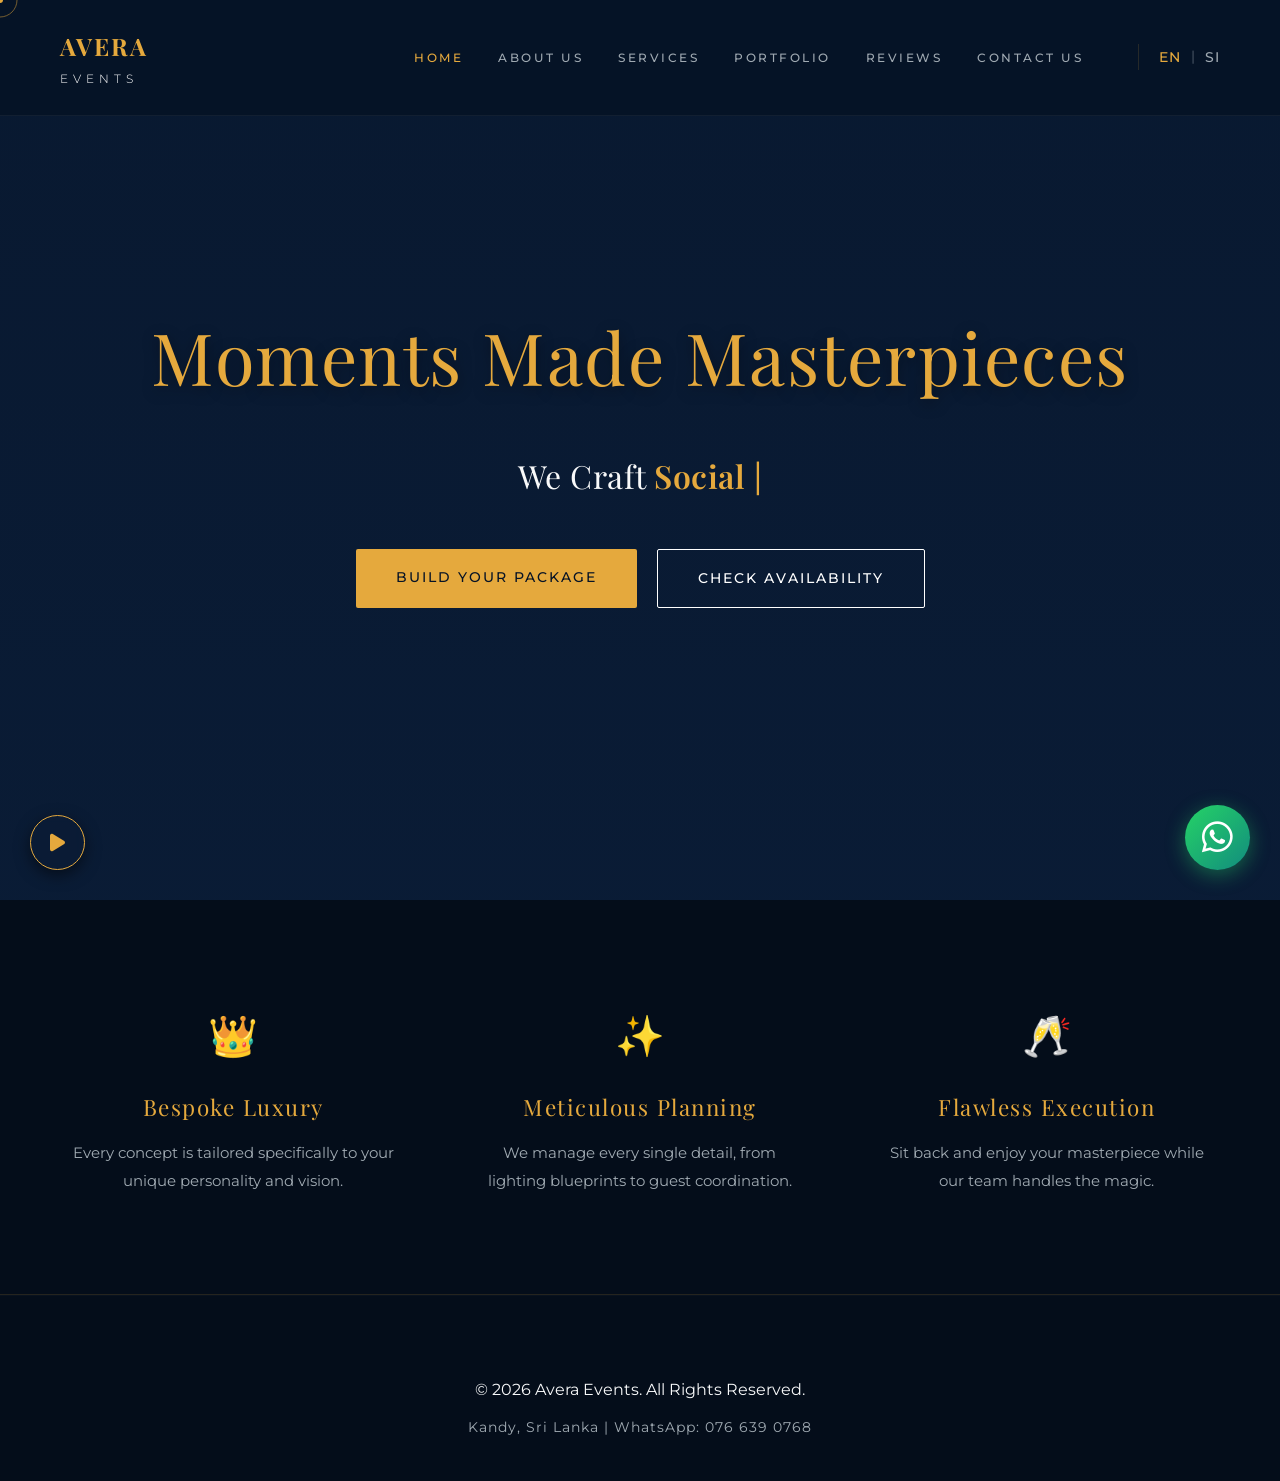
==== commit d99f85af: "Update index.html" ====
--- a/index.html
+++ b/index.html
@@ -4,7 +4,7 @@
     <meta charset="UTF-8">
     <meta name="viewport" content="width=device-width, initial-scale=1.0">
     <title>Luxury Event Planning | Avera Events</title>
-    <link rel="icon" type="image/png" href="images/favicon.png">
+    <link rel="icon" type="image/png" href="favicon.png">
     <link rel="stylesheet" href="style.css">
     <link rel="stylesheet" href="https://cdnjs.cloudflare.com/ajax/libs/font-awesome/6.4.0/css/all.min.css">
     <link href="https://unpkg.com/aos@2.3.1/dist/aos.css" rel="stylesheet">
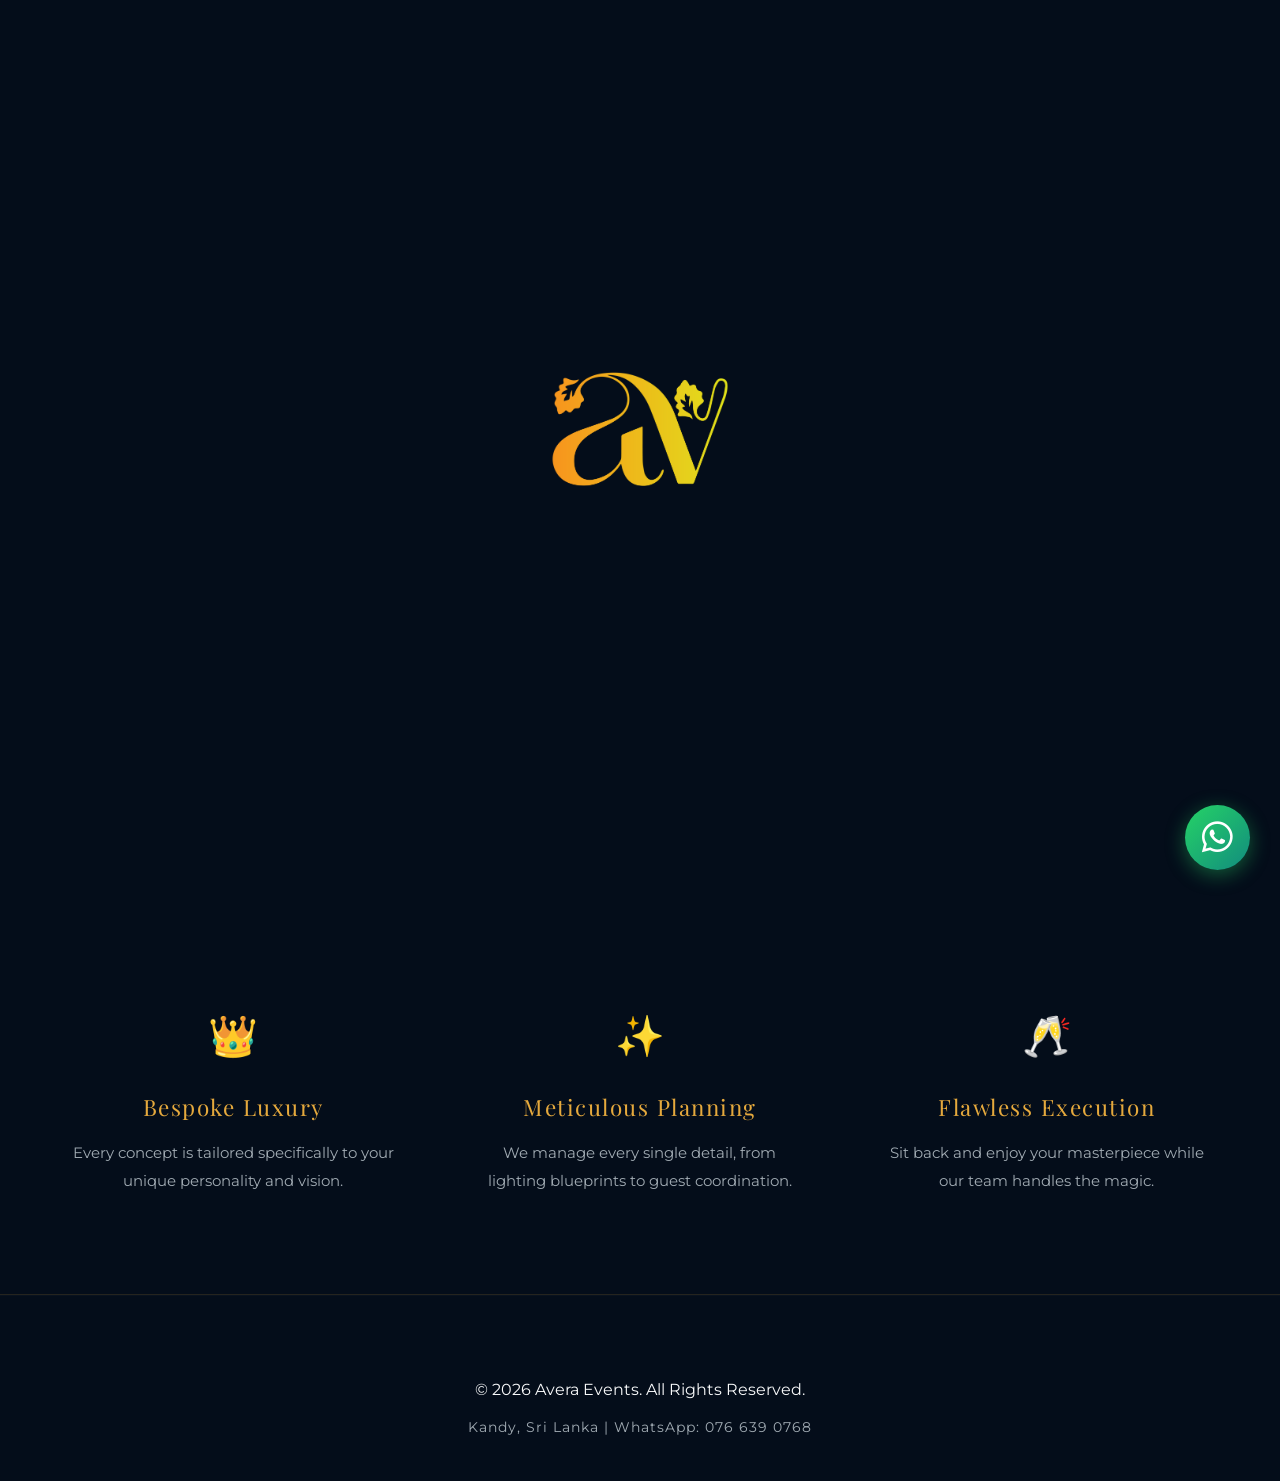
==== commit 52d76e02: "Update index.html" ====
--- a/index.html
+++ b/index.html
@@ -31,7 +31,7 @@
     </style>
 </head>
 <body>
-    <div id="preloader"><img src="images/Avera ල්.png" alt="Avera Loading" class="loader-logo"></div>
+    <div id="preloader"><img src="Avera ල්.png" alt="Avera Loading" class="loader-logo"></div>
     <div class="cursor-dot"></div><div class="cursor-outline"></div>
 
     <!-- Music Player -->
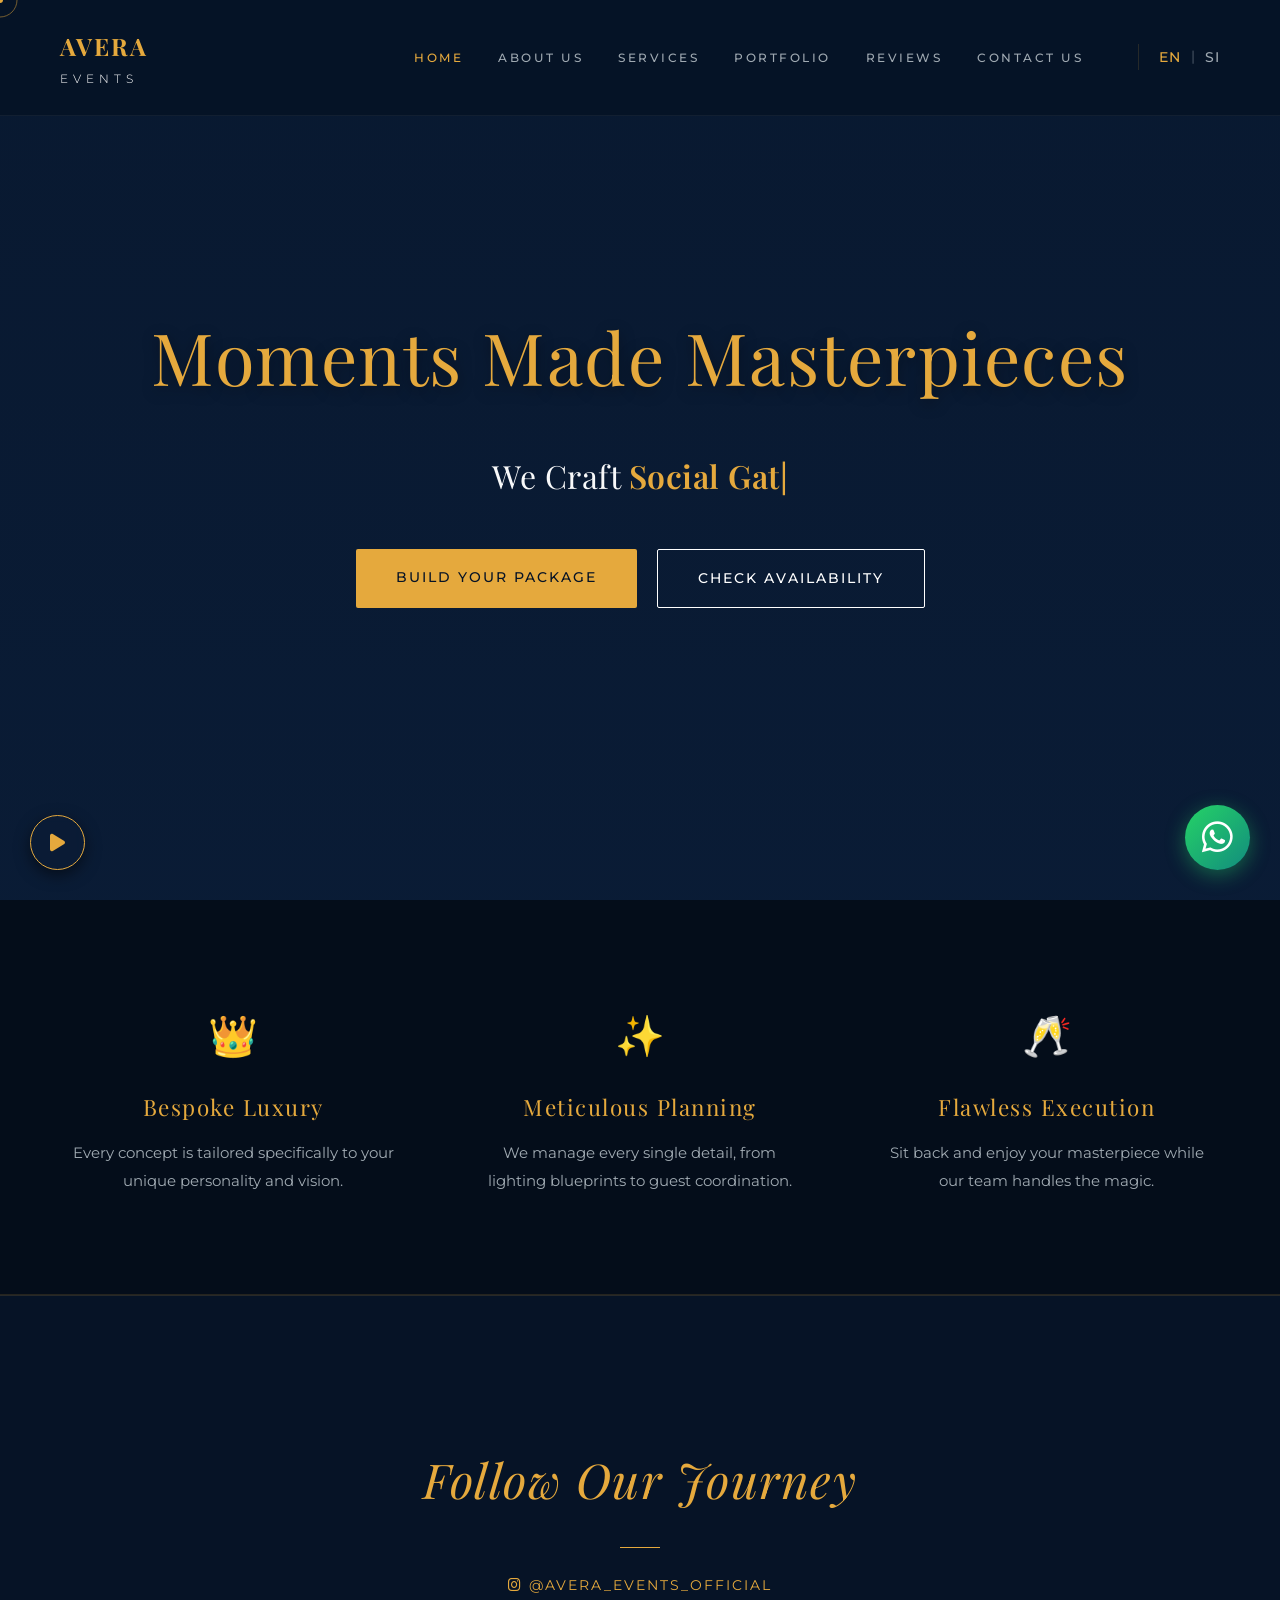
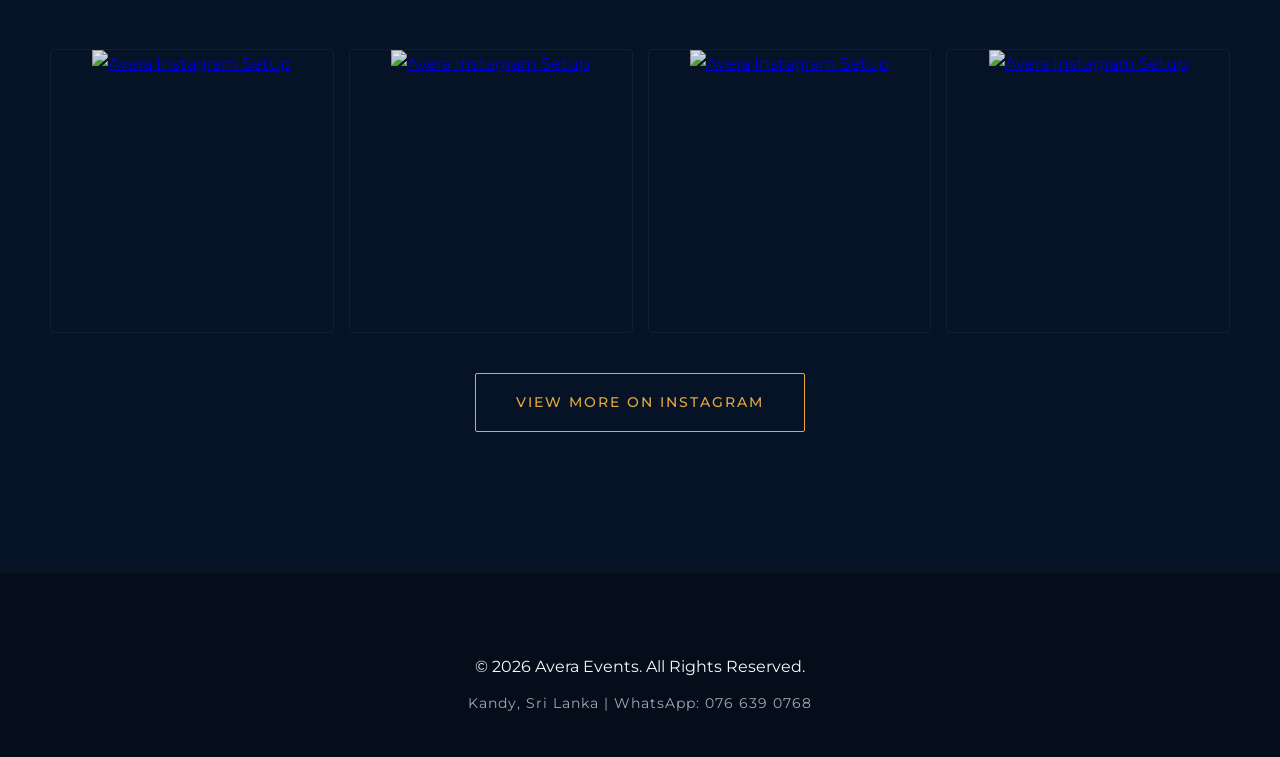
==== commit 918dd83d: "Update index.html" ====
--- a/index.html
+++ b/index.html
@@ -27,7 +27,21 @@
         .badge-card h3 { color: var(--accent-gold); font-size: 1.4rem; margin-bottom: 12px; } .badge-card p { color: var(--text-grey); font-size: 0.95rem; }
         .cta-banner { background: linear-gradient(rgba(6, 19, 38, 0.85), rgba(6, 19, 38, 0.85)), url('images/slide1.jpg') center/cover fixed; padding: 100px 20px; text-align: center; border-top: 1px solid var(--gold-border); border-bottom: 1px solid var(--gold-border); }
         .cta-content h2 { font-size: 2.5rem; color: var(--accent-gold); margin-bottom: 15px; } .cta-content p { color: var(--text-grey); font-size: 1.1rem; margin-bottom: 35px; max-width: 700px; margin-left: auto; margin-right: auto; }
+        
+        /* Instagram Feed Section */
+        .insta-section { background-color: var(--primary-blue); border-top: 1px solid var(--gold-border); }
+        .insta-grid { display: grid; grid-template-columns: repeat(4, 1fr); gap: 15px; max-width: 1200px; margin: 50px auto 0; }
+        .insta-item { position: relative; overflow: hidden; border-radius: 4px; aspect-ratio: 1 / 1; border: 1px solid rgba(255,255,255,0.05); display: block; }
+        .insta-item img { width: 100%; height: 100%; object-fit: cover; transition: transform 0.6s ease; filter: brightness(0.9); }
+        .insta-overlay { position: absolute; top: 0; left: 0; width: 100%; height: 100%; background: rgba(4, 13, 26, 0.8); display: flex; justify-content: center; align-items: center; opacity: 0; transition: all 0.4s ease; backdrop-filter: blur(2px); }
+        .insta-overlay i { color: var(--accent-gold); font-size: 2.5rem; transform: scale(0.5); transition: transform 0.4s cubic-bezier(0.175, 0.885, 0.32, 1.275); }
+        .insta-item:hover img { transform: scale(1.1); filter: brightness(1); }
+        .insta-item:hover .insta-overlay { opacity: 1; }
+        .insta-item:hover .insta-overlay i { transform: scale(1); }
+
+        @media (max-width: 992px) { .insta-grid { grid-template-columns: repeat(2, 1fr); } }
         @media (max-width: 768px) { .hero-content h1 { font-size: 2.3rem; } .typing-container { font-size: 1.1rem; } .action-buttons { flex-direction: column; } }
+        @media (max-width: 576px) { .insta-grid { grid-template-columns: 1fr; gap: 20px; padding: 0 20px; } }
     </style>
 </head>
 <body>
@@ -89,7 +103,7 @@
                 <span id="typed-text" class="dynamic-text"></span><span class="cursor">|</span>
             </div>
             
-            <!-- NEW Specialized Buttons -->
+            <!-- Specialized Buttons -->
             <div class="action-buttons" data-aos="fade-up" data-aos-delay="300">
                 <a href="contact.html#quote-builder" class="btn-gold hover-link" data-en="Build Your Package" data-si="පැකේජය සකසන්න">Build Your Package</a>
                 <a href="contact.html#availability-calendar" class="btn-gold-outline hover-link" style="border-color: #fff; color: #fff;" data-en="Check Availability" data-si="දින පරීක්ෂා කරන්න">Check Availability</a>
@@ -98,14 +112,44 @@
         </div>
     </section>
 
-    <!-- (Rest of the index.html sections stay the same as before) -->
-    <!-- Badges Section & CTA Banner -->
+    <!-- Badges Section -->
     <section class="badges-section">
         <div class="badges-container">
             <div class="badge-card" data-aos="fade-up" data-aos-delay="100"><div class="badge-icon">👑</div><h3 data-en="Bespoke Luxury" data-si="සුවිශේෂී සුඛෝපභෝගීත්වය">Bespoke Luxury</h3><p data-en="Every concept is tailored specifically to your unique personality and vision." data-si="ඔබේ සුවිශේෂී පෞරුෂයට සහ දැක්මට ගැළපෙන පරිදි සෑම සැලසුමක්ම නිර්මාණය කෙරේ.">Every concept is tailored specifically to your unique personality and vision.</p></div>
             <div class="badge-card" data-aos="fade-up" data-aos-delay="300"><div class="badge-icon">✨</div><h3 data-en="Meticulous Planning" data-si="ක්‍රමානුකූල සැලසුම්">Meticulous Planning</h3><p data-en="We manage every single detail, from lighting blueprints to guest coordination." data-si="ආලෝකකරණයේ සිට අමුත්තන් සම්බන්ධීකරණය දක්වා සෑම දෙයක්ම අපි කළමනාකරණය කරමු.">We manage every single detail, from lighting blueprints to guest coordination.</p></div>
             <div class="badge-card" data-aos="fade-up" data-aos-delay="500"><div class="badge-icon">🥂</div><h3 data-en="Flawless Execution" data-si="දෝෂ රහිත ක්‍රියාත්මක කිරීම">Flawless Execution</h3><p data-en="Sit back and enjoy your masterpiece while our team handles the magic." data-si="අපේ කණ්ඩායම මෙහෙයුම් සිදුකරන අතරතුර ඔබ විවේකීව සාදය භුක්ති විඳින්න.">Sit back and enjoy your masterpiece while our team handles the magic.</p></div>
         </div>
+    </section>
+
+    <!-- Instagram Feed Section -->
+    <section class="section-padding insta-section">
+        <h2 class="section-title" data-aos="fade-up" data-en="Follow Our Journey" data-si="අප හා එක්වන්න">Follow Our Journey</h2>
+        <p data-aos="fade-up" data-aos-delay="100" style="color: var(--accent-gold); font-family: 'Montserrat', sans-serif; letter-spacing: 2px; text-transform: uppercase; font-size: 0.9rem;">
+            <a href="https://www.instagram.com/avera_events_official?utm_source=qr" target="_blank" class="hover-link" style="color: var(--accent-gold); text-decoration: none;">
+                <i class="fab fa-instagram"></i> @avera_events_official
+            </a>
+        </p>
+        
+        <div class="insta-grid">
+            <a href="https://www.instagram.com/avera_events_official?utm_source=qr" target="_blank" class="insta-item hover-link" data-aos="zoom-in" data-aos-delay="200">
+                <img src="images/slide1.jpg" alt="Avera Instagram Setup">
+                <div class="insta-overlay"><i class="fab fa-instagram"></i></div>
+            </a>
+            <a href="https://www.instagram.com/avera_events_official?utm_source=qr" target="_blank" class="insta-item hover-link" data-aos="zoom-in" data-aos-delay="300">
+                <img src="images/slide2.jpg" alt="Avera Instagram Setup">
+                <div class="insta-overlay"><i class="fab fa-instagram"></i></div>
+            </a>
+            <a href="https://www.instagram.com/avera_events_official?utm_source=qr" target="_blank" class="insta-item hover-link" data-aos="zoom-in" data-aos-delay="400">
+                <img src="images/slide3.jpg" alt="Avera Instagram Setup">
+                <div class="insta-overlay"><i class="fab fa-instagram"></i></div>
+            </a>
+            <a href="https://www.instagram.com/avera_events_official?utm_source=qr" target="_blank" class="insta-item hover-link" data-aos="zoom-in" data-aos-delay="500">
+                <img src="images/slide4.jpg" alt="Avera Instagram Setup">
+                <div class="insta-overlay"><i class="fab fa-instagram"></i></div>
+            </a>
+        </div>
+        
+        <a href="https://www.instagram.com/avera_events_official?utm_source=qr" target="_blank" class="btn-gold-outline hover-link" data-aos="fade-up" style="margin-top: 40px;" data-en="View More on Instagram" data-si="තවත් ඡායාරූප බලන්න">View More on Instagram</a>
     </section>
 
     <footer>
@@ -150,10 +194,17 @@
         if(mobileMenu && navMenu) { mobileMenu.addEventListener('click', () => { navMenu.classList.toggle('active'); document.body.classList.toggle('no-scroll'); if(navMenu.classList.contains('active')) { menuIcon.classList.remove('fa-bars'); menuIcon.classList.add('fa-times'); } else { menuIcon.classList.remove('fa-times'); menuIcon.classList.add('fa-bars'); } }); }
 
         function switchLang(lang, btn) {
-            document.querySelectorAll('.lang-btn').forEach(b => b.classList.remove('active')); btn.classList.add('active');
+            document.querySelectorAll('.lang-btn').forEach(b => b.classList.remove('active'));
+            btn.classList.add('active');
+            
             document.querySelectorAll('[data-en]').forEach(el => {
-                if(lang === 'si' && el.getAttribute('data-si')) { el.innerHTML = el.getAttribute('data-si'); document.body.style.fontFamily = "'Montserrat', 'Iskoola Pota', sans-serif"; } 
-                else { el.innerHTML = el.getAttribute('data-en'); document.body.style.fontFamily = "'Montserrat', sans-serif"; }
+                if(lang === 'si' && el.getAttribute('data-si')) {
+                    el.innerHTML = el.getAttribute('data-si');
+                    document.body.style.fontFamily = "'Montserrat', 'Iskoola Pota', sans-serif";
+                } else {
+                    el.innerHTML = el.getAttribute('data-en');
+                    document.body.style.fontFamily = "'Montserrat', sans-serif";
+                }
             });
         }
 
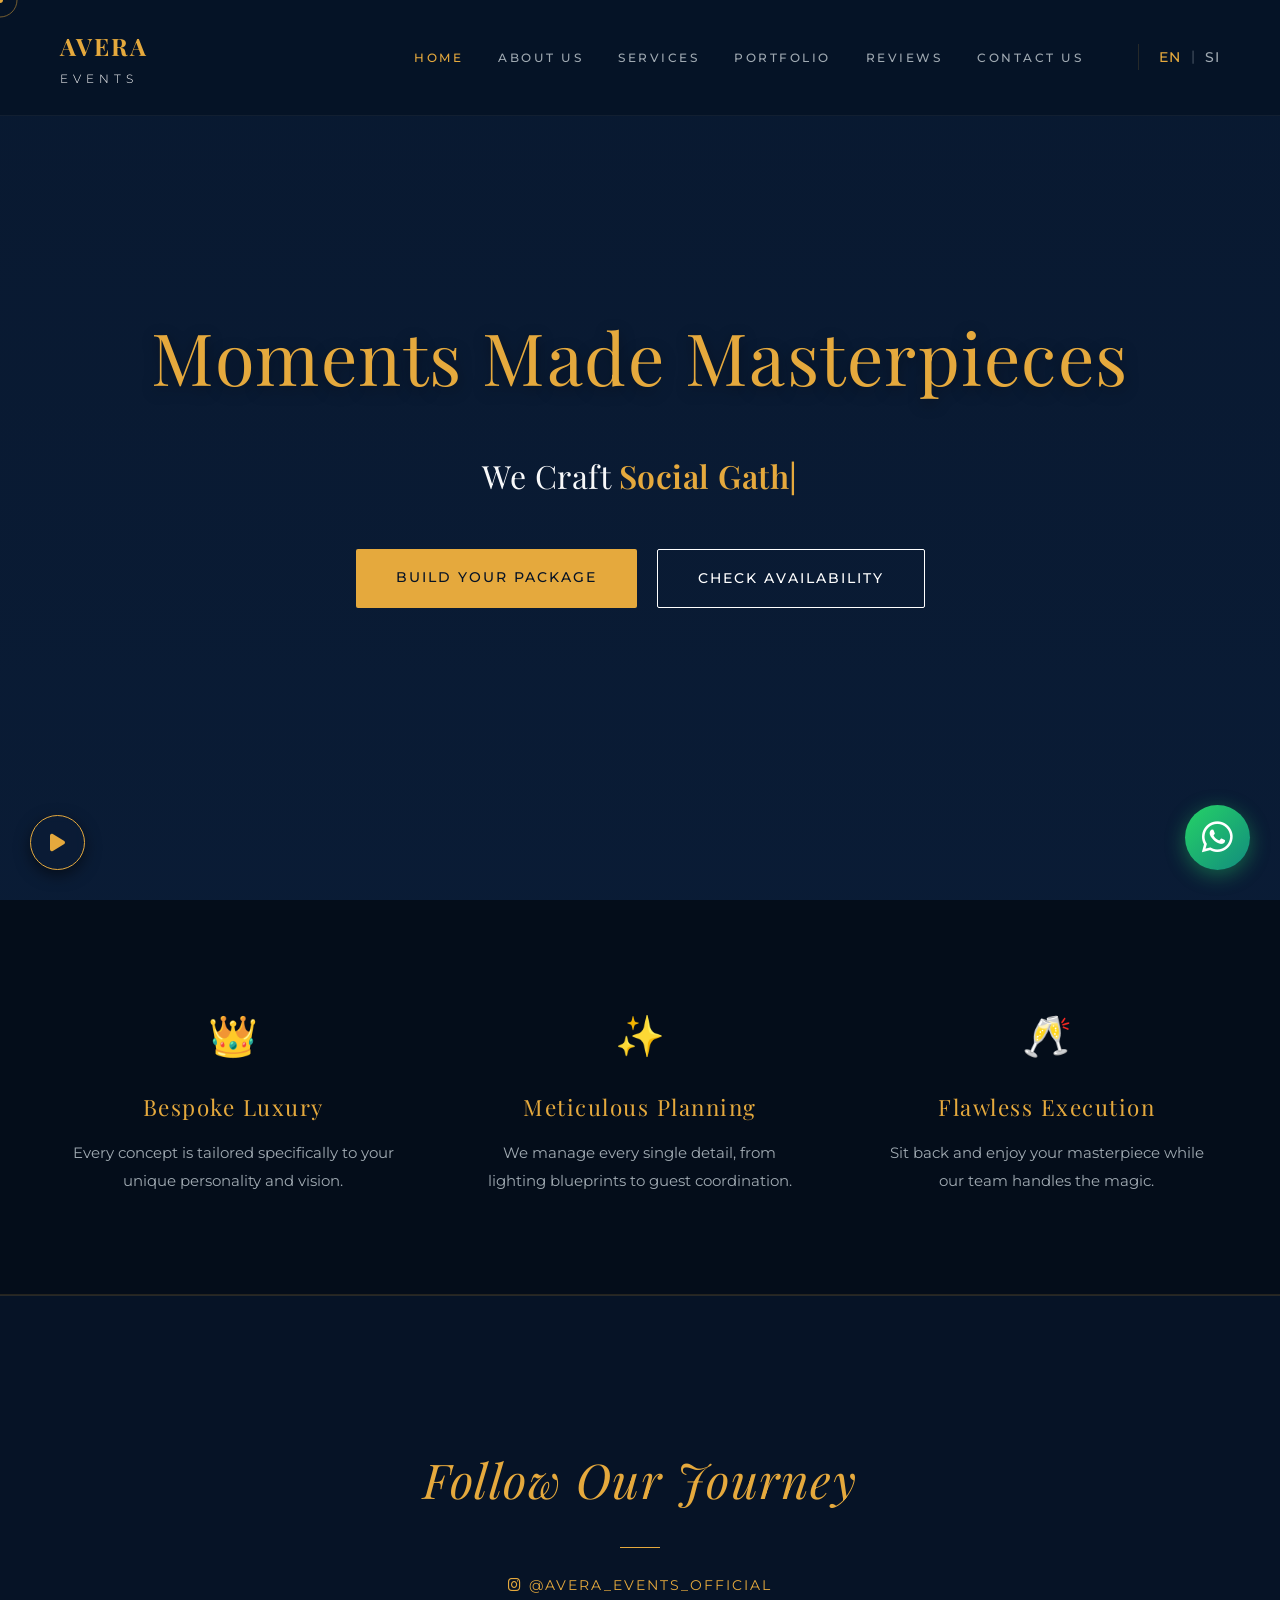
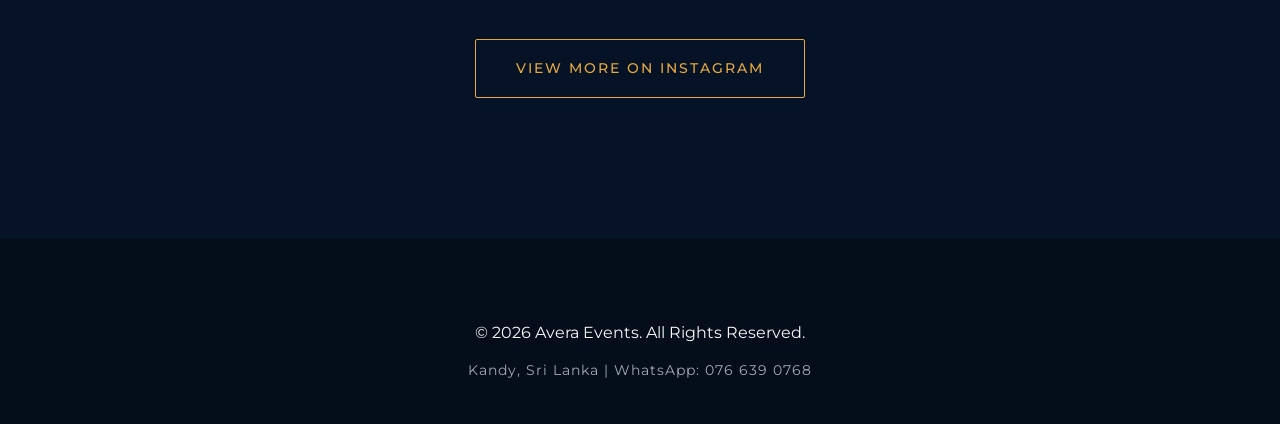
==== commit 86e1da7c: "Update index.html" ====
--- a/index.html
+++ b/index.html
@@ -130,24 +130,9 @@
             </a>
         </p>
         
-        <div class="insta-grid">
-            <a href="https://www.instagram.com/avera_events_official?utm_source=qr" target="_blank" class="insta-item hover-link" data-aos="zoom-in" data-aos-delay="200">
-                <img src="images/slide1.jpg" alt="Avera Instagram Setup">
-                <div class="insta-overlay"><i class="fab fa-instagram"></i></div>
-            </a>
-            <a href="https://www.instagram.com/avera_events_official?utm_source=qr" target="_blank" class="insta-item hover-link" data-aos="zoom-in" data-aos-delay="300">
-                <img src="images/slide2.jpg" alt="Avera Instagram Setup">
-                <div class="insta-overlay"><i class="fab fa-instagram"></i></div>
-            </a>
-            <a href="https://www.instagram.com/avera_events_official?utm_source=qr" target="_blank" class="insta-item hover-link" data-aos="zoom-in" data-aos-delay="400">
-                <img src="images/slide3.jpg" alt="Avera Instagram Setup">
-                <div class="insta-overlay"><i class="fab fa-instagram"></i></div>
-            </a>
-            <a href="https://www.instagram.com/avera_events_official?utm_source=qr" target="_blank" class="insta-item hover-link" data-aos="zoom-in" data-aos-delay="500">
-                <img src="images/slide4.jpg" alt="Avera Instagram Setup">
-                <div class="insta-overlay"><i class="fab fa-instagram"></i></div>
-            </a>
-        </div>
+        <!-- Elfsight Instagram Feed | Untitled Instagram Feed -->
+<script src="https://elfsightcdn.com/platform.js" async></script>
+<div class="elfsight-app-038b3a29-c89e-460b-9a3f-981c9f3c1b5f" data-elfsight-app-lazy></div>
         
         <a href="https://www.instagram.com/avera_events_official?utm_source=qr" target="_blank" class="btn-gold-outline hover-link" data-aos="fade-up" style="margin-top: 40px;" data-en="View More on Instagram" data-si="තවත් ඡායාරූප බලන්න">View More on Instagram</a>
     </section>
